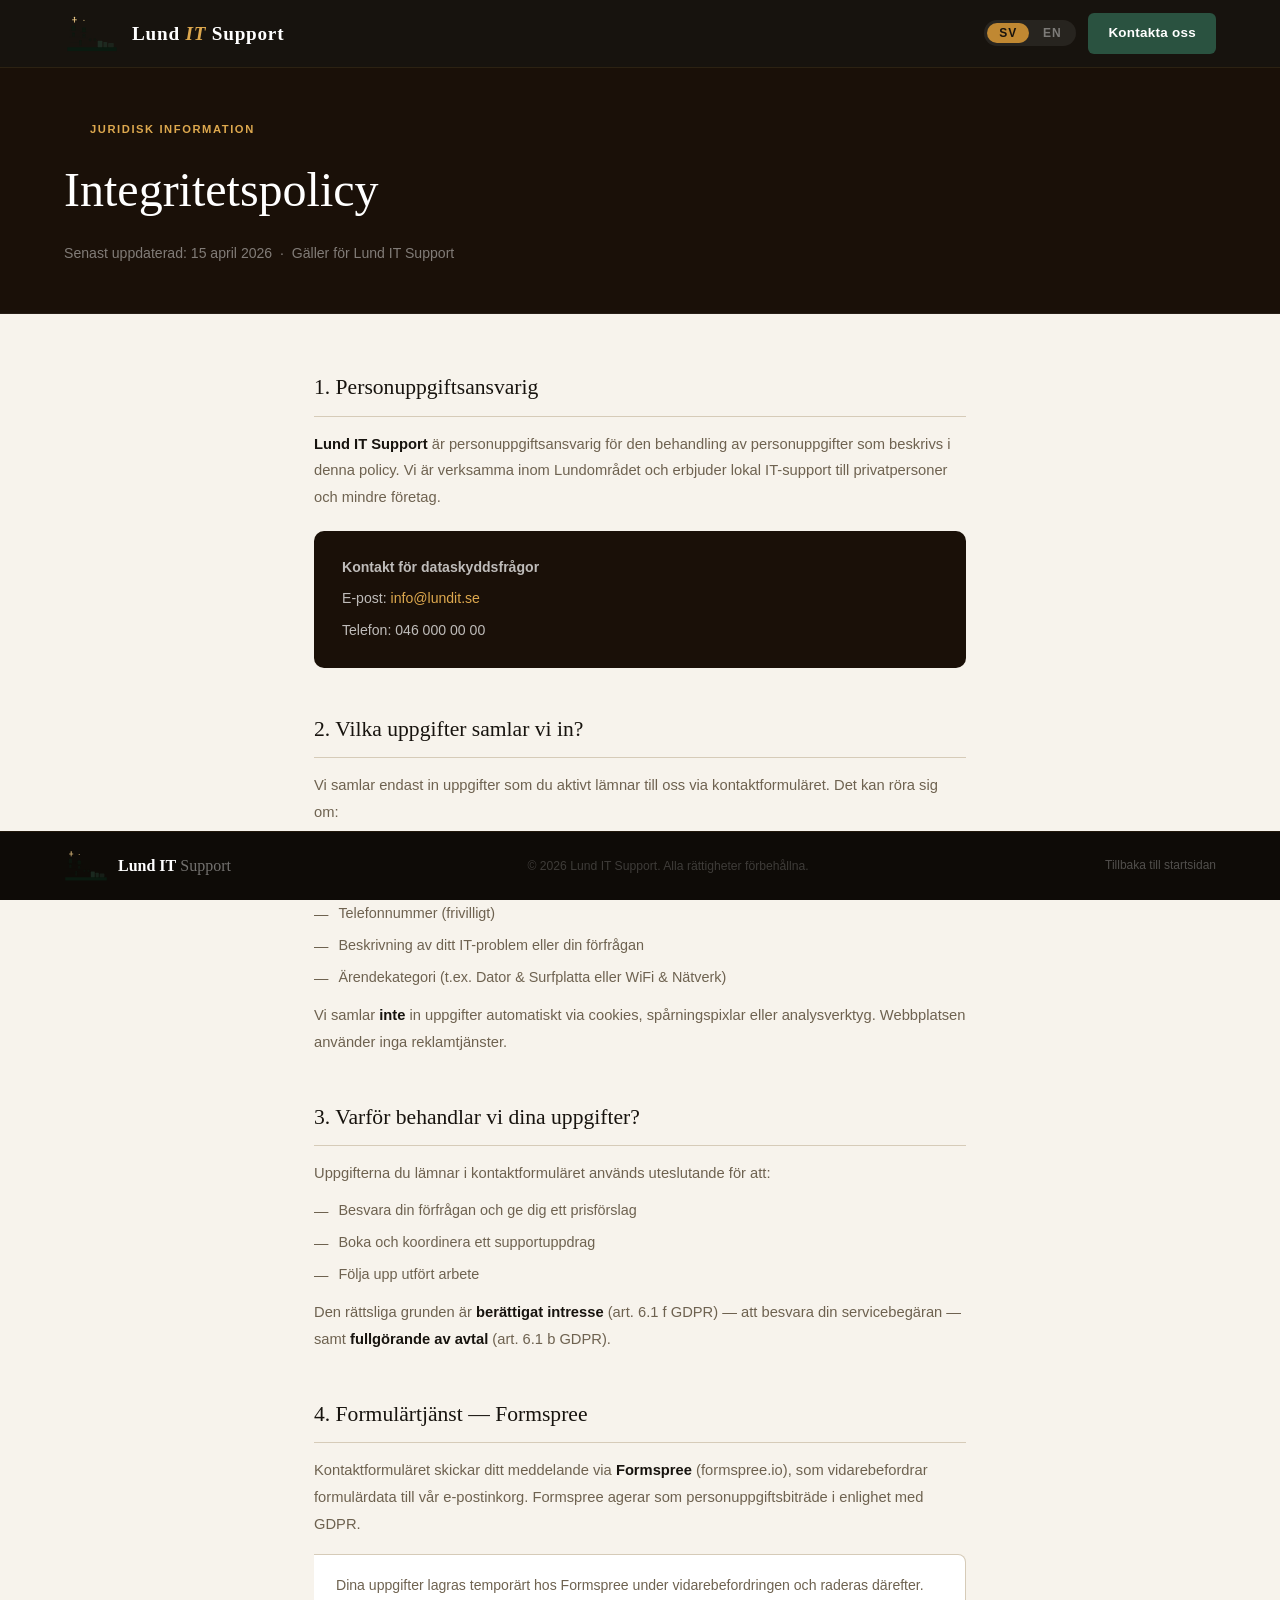
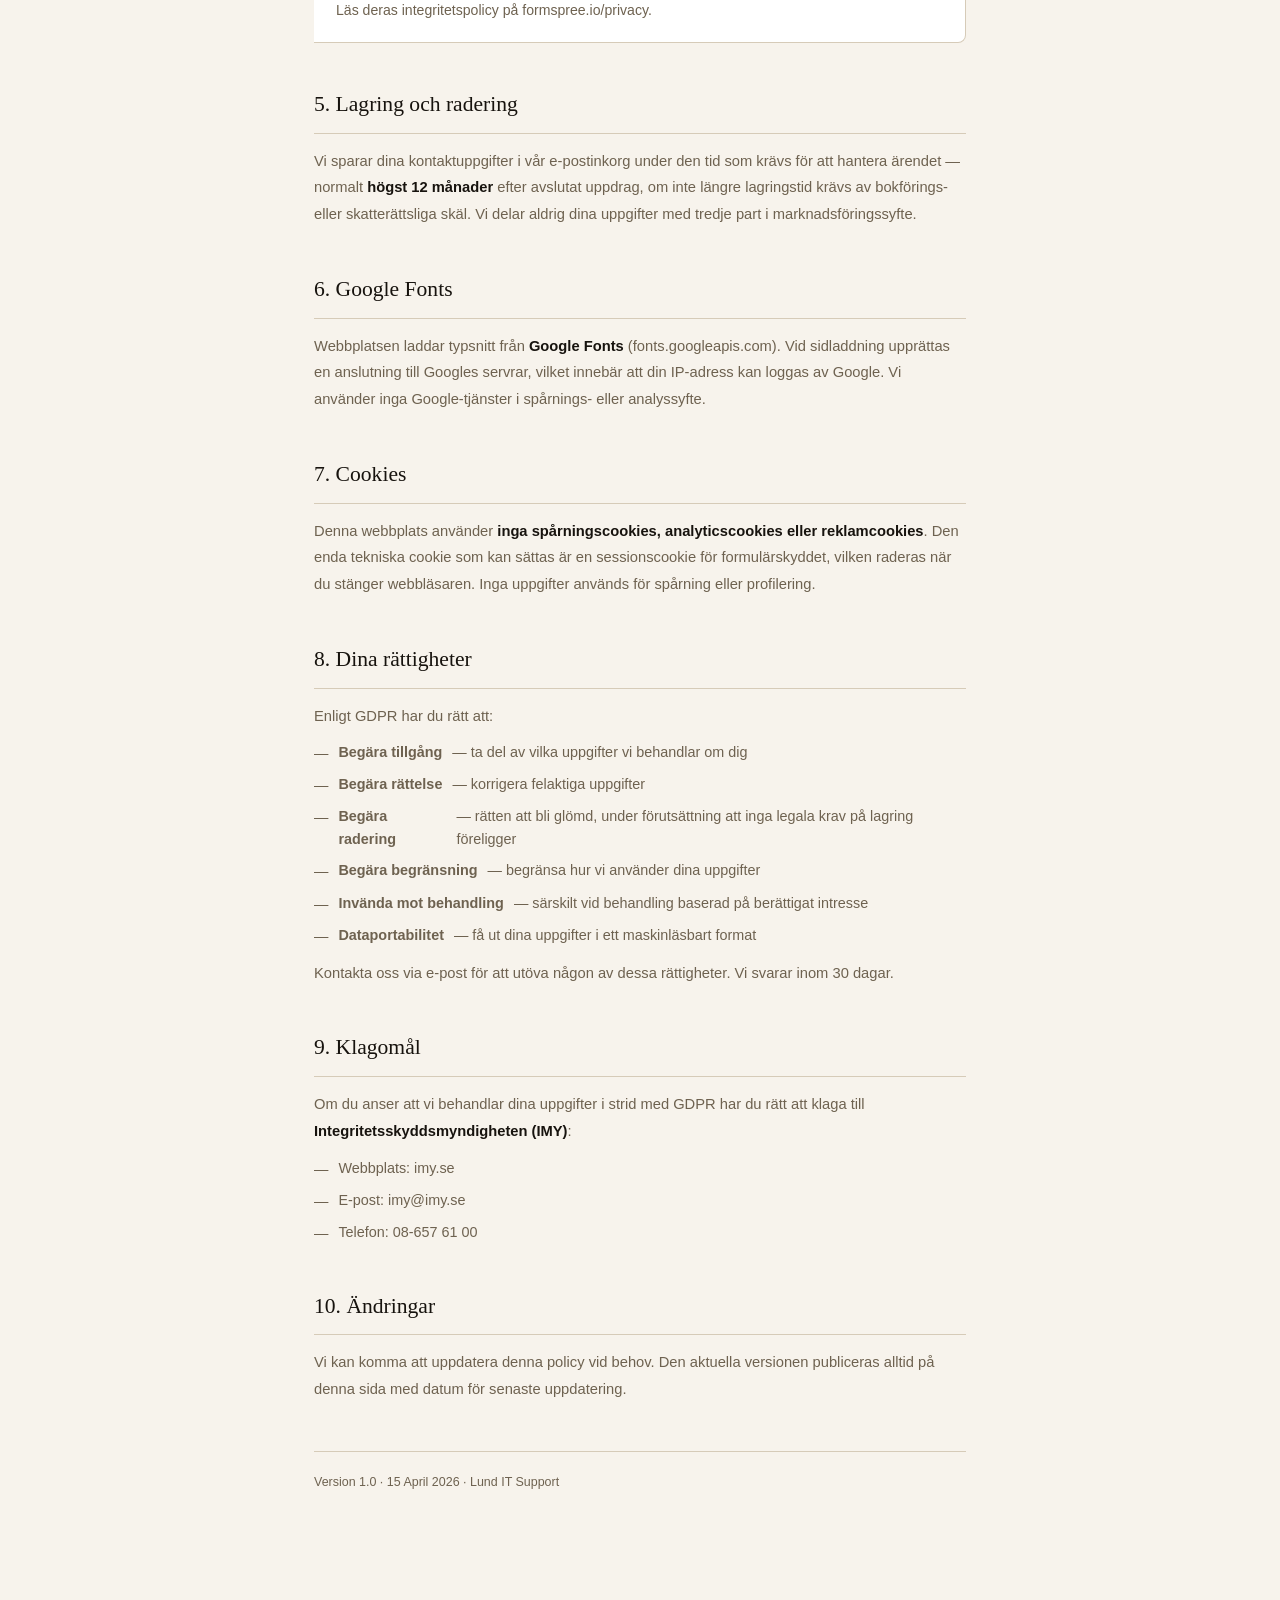
==== privacy.html @ 472f0d20 "Add files via upload" ====
<!DOCTYPE html>
<html lang="sv" id="html-root">
<head>
<meta charset="UTF-8">
<meta name="viewport" content="width=device-width, initial-scale=1.0">
<title>Integritetspolicy — Lund IT Support</title>
<meta http-equiv="Content-Security-Policy" content="default-src 'self'; script-src 'self' 'unsafe-inline'; style-src 'self' 'unsafe-inline' https://fonts.googleapis.com; font-src 'self' https://fonts.gstatic.com; frame-ancestors 'none'; object-src 'none'; base-uri 'self';">
<meta http-equiv="X-Content-Type-Options" content="nosniff">
<meta http-equiv="X-Frame-Options" content="DENY">
<meta name="robots" content="noindex, nofollow">
<link rel="preconnect" href="https://fonts.googleapis.com">
<link href="https://fonts.googleapis.com/css2?family=Cormorant+Garamond:ital,wght@0,400;0,600;1,400&family=Plus+Jakarta+Sans:wght@300;400;500;600&display=swap" rel="stylesheet">
<style>
  :root { --bg:#1a1008; --ink:#17130e; --ink-mid:#251e15; --forest:#2a5240; --forest-l:#3d7a5e; --gold:#c08832; --gold-l:#dda84e; --gold-light:#d4a855; --gold-ll:#f0cc88; --parchment:#f7f3ec; --text:#17130e; --muted:#6e6250; --border:#d6cbb8; --light:#faf6f0; --accent-l:#dda84e; }
  *, *::before, *::after { box-sizing:border-box; margin:0; padding:0; }
  html { scroll-behavior:smooth; }
  body { padding-top: 68px; padding-bottom: 72px; font-family: 'Jost', sans-serif; color: var(--text); background: var(--parchment); line-height: 1.65; overflow-x: hidden; }

  nav {
    position: fixed; top: 0; left: 0; right: 0; z-index: 100;
    background: #17130e; backdrop-filter: blur(16px);
    border-bottom: 1px solid rgba(192,136,50,0.12);
    padding: 0 5vw; display: flex; align-items: center; justify-content: space-between; height: 68px;
  }
  .nav-brand { display: flex; align-items: center; gap: 12px; text-decoration: none; }
  .nav-brand-icon { width: 56px; height: 36px; display: flex; align-items: center; justify-content: center; }
  .nav-brand-name { font-family:'Cormorant Garamond', Georgia, serif; color:white; font-size:1.1rem; font-weight:400; }
  .nav-brand-text {
    font-family: 'Cormorant Garamond', Georgia, serif;
    color: white; font-size: 1.2rem; font-weight: 600; letter-spacing: 0.04em;
  }
  .nav-brand-text span { color: var(--gold-l); font-style: italic; }
  .nav-actions { display: flex; align-items: center; gap: 12px; }
  .lang-toggle { display: flex; background: rgba(255,255,255,0.07); border-radius: 20px; padding: 3px; gap: 2px; }
    .lang-btn {
    background: none; border: none; cursor: pointer; color: rgba(255,255,255,0.4);
    font-family: 'Jost', sans-serif; font-size: 0.75rem; font-weight: 600;
    letter-spacing: 0.07em; padding: 4px 12px; border-radius: 16px; line-height: 1; transition: all 0.2s;
  }
  .lang-btn.active { background: var(--gold); color: var(--ink); }
  .nav-cta {
    background: var(--forest); color: white;
    font-family: 'Jost', sans-serif; font-weight: 600; font-size: 0.84rem;
    padding: 9px 20px; border-radius: 6px; text-decoration: none; border: none;
    cursor: pointer; transition: all 0.22s; white-space: nowrap;
    letter-spacing: 0.02em;
  }
  .nav-cta:hover { background: var(--forest-l); transform: translateY(-1px); }
  .nav-back { font-family:'Plus Jakarta Sans', sans-serif; color:rgba(255,255,255,0.55); font-size:0.82rem; text-decoration:none; border:1px solid rgba(255,255,255,0.15); padding:6px 14px; border-radius:5px; transition:all 0.2s; }
  .nav-back:hover { color:white; border-color:rgba(255,255,255,0.35); }

  .hero { background:var(--bg); padding:52px 5vw 48px; border-bottom:1px solid rgba(255,255,255,0.06); }
  .hero-tag { font-size:0.7rem; font-weight:600; letter-spacing:0.14em; color:var(--accent-l); text-transform:uppercase; margin-bottom:12px; display:flex; align-items:center; gap:8px; }
  .hero-tag::before { content:''; width:18px; height:1.5px; background:var(--accent); }
  .hero h1 { font-family:'Cormorant Garamond', Georgia, serif; font-size:clamp(2rem,4vw,3rem); color:white; font-weight:400; margin-bottom:12px; }
  .hero p { color:rgba(255,255,255,0.45); font-size:0.88rem; font-weight:300; }

  .page { max-width:780px; margin:0 auto; padding:56px 5vw 88px; }
  .section { margin-bottom:44px; }
  .section h2 { font-family:'Cormorant Garamond', Georgia, serif; font-size:1.35rem; color:var(--text); margin-bottom:14px; font-weight:400; padding-bottom:10px; border-bottom:1px solid var(--border); }
  .section p { font-size:0.92rem; color:var(--muted); line-height:1.82; margin-bottom:12px; font-weight:300; }
  .section p:last-child { margin-bottom:0; }
  .section p strong { color:var(--text); font-weight:600; }
  .section ul { list-style:none; display:flex; flex-direction:column; gap:8px; margin:12px 0; }
  .section ul li { display:flex; align-items:flex-start; gap:10px; font-size:0.9rem; color:var(--muted); line-height:1.6; font-weight:300; }
  .section ul li::before { content:'—'; color:var(--accent); flex-shrink:0; margin-top:1px; }
  .highlight { background:white; border:1px solid var(--border); border-left:3px solid var(--accent); border-radius:0 8px 8px 0; padding:18px 22px; margin:16px 0; }
  .highlight p { font-size:0.88rem; }
  .contact-box { background:var(--bg); border-radius:10px; padding:24px 28px; margin-top:20px; }
  .contact-box p { color: rgba(255,255,255,0.72) !important; font-size: 0.88rem; margin-bottom: 6px; }
  .contact-box p:last-child { margin-bottom:0; }
  .contact-box strong { color: rgba(255,255,255,0.72) !important; }
  .contact-box a { color:var(--accent-l); text-decoration:none; }
  .contact-box a:hover { text-decoration:underline; }
  .updated { font-size:0.78rem; color:var(--muted); margin-top:48px; padding-top:20px; border-top:1px solid var(--border); }

  footer { position: fixed; bottom: 0; left: 0; right: 0; z-index: 100;
    background: #0e0b07; padding: 18px 5vw;
    display: flex; align-items: center; justify-content: space-between; flex-wrap: wrap; gap: 16px;
    border-top: 1px solid rgba(192,136,50,0.1);
  }
  .footer-brand { display: flex; align-items: center; gap: 10px; text-decoration: none; }
  .footer-brand-text {
    font-family: 'Cormorant Garamond', Georgia, serif;
    color: rgba(255,255,255,0.42); font-size: 1rem; font-weight: 400;
  }
  .footer-brand-text b { color: white; }
  .footer-copy { color: rgba(255,255,255,0.2); font-size: 0.76rem; }
  footer a { color:rgba(255,255,255,0.4); text-decoration:none; font-size:0.75rem; }
  footer a:hover { color:rgba(255,255,255,0.7); }
</style>
</head>
<body>
<!-- ═══ LUND MARK — single definition ═══ -->
<svg style="display:none" xmlns="http://www.w3.org/2000/svg">
  <symbol id="lund-mark" viewBox="0 0 110 76">

        <defs>
          <linearGradient id="lund_mark_g0" x1="0%" y1="0%" x2="0%" y2="100%">
            <stop offset="0%" stop-color="#e8a84a"/>
            <stop offset="70%" stop-color="#c08832"/>
            <stop offset="100%" stop-color="#8a5e1e"/>
          </linearGradient>
        </defs>
        <!-- Ground -->
        <rect x="3" y="66" width="104" height="8" rx="0" fill="#0a1a10"/>
        <!-- ── Left tower (dominant, taller) ── -->
        <rect x="8" y="16" width="20" height="50" rx="1" fill="url(#lund_mark_g0)" opacity="0.88"/>
        <!-- Stone banding lines -->
        <line x1="8" y1="30" x2="28" y2="30" stroke="#0a1a10" stroke-width="0.7" opacity="0.25"/>
        <line x1="8" y1="44" x2="28" y2="44" stroke="#0a1a10" stroke-width="0.7" opacity="0.25"/>
        <line x1="8" y1="56" x2="28" y2="56" stroke="#0a1a10" stroke-width="0.7" opacity="0.25"/>
        <!-- Left belfry: Romanesque arch window (arch top) -->
        <rect x="12" y="22" width="8" height="9" rx="0" fill="#0a1a10" opacity="0.6"/>
        <ellipse cx="16" cy="22" rx="4" ry="2.5" fill="#0a1a10" opacity="0.6"/>
        <!-- Left mid window -->
        <rect x="13" y="36" width="6" height="7" rx="0" fill="#0a1a10" opacity="0.5"/>
        <ellipse cx="16" cy="36" rx="3" ry="1.8" fill="#0a1a10" opacity="0.5"/>
        <!-- Left spire: sharp triangle -->
        <polygon points="18,3 10,16 26,16" fill="url(#lund_mark_g0)" opacity="0.95"/>
        <!-- Cross on left tower -->
        <line x1="18" y1="5"  x2="18" y2="13" stroke="#f0cc88" stroke-width="1.8" stroke-linecap="round"/>
        <line x1="14" y1="8"  x2="22" y2="8"  stroke="#f0cc88" stroke-width="1.8" stroke-linecap="round"/>
        <circle cx="18" cy="3" r="1.6" fill="#f0cc88"/>
        <!-- ── Right tower (slightly shorter, narrower) ── -->
        <rect x="30" y="20" width="16" height="46" rx="1" fill="url(#lund_mark_g0)" opacity="0.78"/>
        <line x1="30" y1="33" x2="46" y2="33" stroke="#0a1a10" stroke-width="0.6" opacity="0.22"/>
        <line x1="30" y1="47" x2="46" y2="47" stroke="#0a1a10" stroke-width="0.6" opacity="0.22"/>
        <!-- Right belfry arch window -->
        <rect x="34" y="26" width="8" height="8" rx="0" fill="#0a1a10" opacity="0.55"/>
        <ellipse cx="38" cy="26" rx="4" ry="2.2" fill="#0a1a10" opacity="0.55"/>
        <!-- Right mid window -->
        <rect x="35" y="39" width="6" height="6" rx="0" fill="#0a1a10" opacity="0.45"/>
        <ellipse cx="38" cy="39" rx="3" ry="1.6" fill="#0a1a10" opacity="0.45"/>
        <!-- Right spire -->
        <polygon points="38,9 31,20 45,20" fill="url(#lund_mark_g0)" opacity="0.88"/>
        <circle cx="38" cy="9" r="1.3" fill="#f0cc88" opacity="0.85"/>
        <!-- ── Nave (connecting body) ── -->
        <rect x="26" y="42" width="7" height="24" rx="0" fill="url(#lund_mark_g0)" opacity="0.65"/>
        <!-- Nave door arch -->
        <rect x="28" y="52" width="5" height="10" rx="0" fill="#0a1a10" opacity="0.5"/>
        <ellipse cx="30.5" cy="52" rx="2.5" ry="1.5" fill="#0a1a10" opacity="0.5"/>
        <!-- ── Apse (semicircular east end) ── -->
        <rect x="47" y="46" width="18" height="20" rx="0" fill="url(#lund_mark_g0)" opacity="0.58"/>
        <ellipse cx="56" cy="46" rx="9" ry="4" fill="url(#lund_mark_g0)" opacity="0.58"/>
        <!-- Apse windows -->
        <ellipse cx="51" cy="50" rx="2.5" ry="3.5" fill="#0a1a10" opacity="0.44"/>
        <ellipse cx="61" cy="50" rx="2.5" ry="3.5" fill="#0a1a10" opacity="0.44"/>
        <!-- ── Flanking buildings ── -->
        <rect x="67" y="52" width="10" height="14" rx="1" fill="#2a5240" opacity="0.42"/>
        <rect x="79" y="55" width="8"  height="11" rx="1" fill="#2a5240" opacity="0.34"/>
        <rect x="89" y="57" width="12" height="9"  rx="1" fill="#2a5240" opacity="0.28"/>
        </symbol>
</svg>

<nav>
  <a href="index.html" class="nav-brand">
        <div class="nav-brand-icon">
      <svg width="56" height="36" aria-label="Lund IT logotyp">
        <use href="#lund-mark"/>
      </svg>
    </div>
    <span class="nav-brand-text">Lund <span>IT</span> Support</span>
  </a>
  <div class="nav-actions">
    <div class="lang-toggle">
      <button class="lang-btn active" onclick="setLang('sv')" id="btn-sv">SV</button>
      <button class="lang-btn" onclick="setLang('en')" id="btn-en">EN</button>
    </div>
    <a href="index.html#contact" class="nav-cta" data-sv="Kontakta oss" data-en="Contact us">Kontakta oss</a>
  </div>
</nav>

<div class="hero">
  <div class="hero-tag" data-sv="Juridisk information" data-en="Legal information">Juridisk information</div>
  <h1 data-sv="Integritetspolicy" data-en="Privacy Policy">Integritetspolicy</h1>
  <p data-sv="Senast uppdaterad: 15 april 2026 &nbsp;·&nbsp; Gäller för Lund IT Support" data-en="Last updated: 15 April 2026 &nbsp;·&nbsp; Applies to Lund IT Support">Senast uppdaterad: 15 april 2026 &nbsp;·&nbsp; Gäller för Lund IT Support</p>
</div>

<div class="page">

  <div class="section">
    <h2 data-sv="1. Personuppgiftsansvarig" data-en="1. Data Controller">1. Personuppgiftsansvarig</h2>
    <p data-sv="&lt;strong&gt;Lund IT Support&lt;/strong&gt; är personuppgiftsansvarig för den behandling av personuppgifter som beskrivs i denna policy. Vi är verksamma inom Lundområdet och erbjuder lokal IT-support till privatpersoner och mindre företag." data-en="&lt;strong&gt;Lund IT Support&lt;/strong&gt; is the data controller for the processing of personal data described in this policy. We operate within the Lundområdet_EN and provide local IT support to individuals and small businesses."><strong>Lund IT Support</strong> är personuppgiftsansvarig för den behandling av personuppgifter som beskrivs i denna policy. Vi är verksamma inom Lundområdet och erbjuder lokal IT-support till privatpersoner och mindre företag.</p>
    <div class="contact-box">
      <p><strong data-sv="Kontakt för dataskyddsfrågor" data-en="Data protection contact">Kontakt för dataskyddsfrågor</strong></p>
      <p data-sv="E-post: &lt;a href='mailto:info@lundit.se'&gt;info@lundit.se&lt;/a&gt;" data-en="Email: &lt;a href='mailto:info@lundit.se'&gt;info@lundit.se&lt;/a&gt;">E-post: <a href="mailto:info@lundit.se">info@lundit.se</a></p>
      <p data-sv="Telefon: 046 000 00 00" data-en="Phone: 046 000 00 00">Telefon: 046 000 00 00</p>
    </div>
  </div>

  <div class="section">
    <h2 data-sv="2. Vilka uppgifter samlar vi in?" data-en="2. What data do we collect?">2. Vilka uppgifter samlar vi in?</h2>
    <p data-sv="Vi samlar endast in uppgifter som du aktivt lämnar till oss via kontaktformuläret. Det kan röra sig om:" data-en="We only collect data you actively provide through the contact form. This may include:">Vi samlar endast in uppgifter som du aktivt lämnar till oss via kontaktformuläret. Det kan röra sig om:</p>
    <ul>
      <li data-sv="Namn" data-en="Name">Namn</li>
      <li data-sv="E-postadress" data-en="Email address">E-postadress</li>
      <li data-sv="Telefonnummer (frivilligt)" data-en="Phone number (optional)">Telefonnummer (frivilligt)</li>
      <li data-sv="Beskrivning av ditt IT-problem eller din förfrågan" data-en="Description of your IT issue or request">Beskrivning av ditt IT-problem eller din förfrågan</li>
      <li data-sv="Ärendekategori (t.ex. Dator &amp; Surfplatta eller WiFi &amp; Nätverk)" data-en="Issue category (e.g. Computer &amp; Tablet or WiFi &amp; Network)">Ärendekategori (t.ex. Dator &amp; Surfplatta eller WiFi &amp; Nätverk)</li>
    </ul>
    <p data-sv="Vi samlar &lt;strong&gt;inte&lt;/strong&gt; in uppgifter automatiskt via cookies, spårningspixlar eller analysverktyg. Webbplatsen använder inga reklamtjänster." data-en="We do &lt;strong&gt;not&lt;/strong&gt; automatically collect data via cookies, tracking pixels or analytics tools. The website uses no advertising services.">Vi samlar <strong>inte</strong> in uppgifter automatiskt via cookies, spårningspixlar eller analysverktyg. Webbplatsen använder inga reklamtjänster.</p>
  </div>

  <div class="section">
    <h2 data-sv="3. Varför behandlar vi dina uppgifter?" data-en="3. Why do we process your data?">3. Varför behandlar vi dina uppgifter?</h2>
    <p data-sv="Uppgifterna du lämnar i kontaktformuläret används uteslutande för att:" data-en="The data you provide is used solely to:">Uppgifterna du lämnar i kontaktformuläret används uteslutande för att:</p>
    <ul>
      <li data-sv="Besvara din förfrågan och ge dig ett prisförslag" data-en="Respond to your enquiry and provide a quote">Besvara din förfrågan och ge dig ett prisförslag</li>
      <li data-sv="Boka och koordinera ett supportuppdrag" data-en="Book and coordinate a support visit">Boka och koordinera ett supportuppdrag</li>
      <li data-sv="Följa upp utfört arbete" data-en="Follow up after completed work">Följa upp utfört arbete</li>
    </ul>
    <p data-sv="Den rättsliga grunden är &lt;strong&gt;berättigat intresse&lt;/strong&gt; (art. 6.1 f GDPR) — att besvara din servicebegäran — samt &lt;strong&gt;fullgörande av avtal&lt;/strong&gt; (art. 6.1 b GDPR)." data-en="The legal basis is &lt;strong&gt;legitimate interest&lt;/strong&gt; (Art. 6.1 f GDPR) — responding to your service request — and &lt;strong&gt;performance of a contract&lt;/strong&gt; (Art. 6.1 b GDPR).">Den rättsliga grunden är <strong>berättigat intresse</strong> (art. 6.1 f GDPR) — att besvara din servicebegäran — samt <strong>fullgörande av avtal</strong> (art. 6.1 b GDPR).</p>
  </div>

  <div class="section">
    <h2 data-sv="4. Formulärtjänst — Formspree" data-en="4. Form service — Formspree">4. Formulärtjänst — Formspree</h2>
    <p data-sv="Kontaktformuläret skickar ditt meddelande via &lt;strong&gt;Formspree&lt;/strong&gt; (formspree.io), som vidarebefordrar formulärdata till vår e-postinkorg. Formspree agerar som personuppgiftsbiträde i enlighet med GDPR." data-en="The contact form sends your message via &lt;strong&gt;Formspree&lt;/strong&gt; (formspree.io), which forwards form data to our email inbox. Formspree acts as a data processor in accordance with GDPR.">Kontaktformuläret skickar ditt meddelande via <strong>Formspree</strong> (formspree.io), som vidarebefordrar formulärdata till vår e-postinkorg. Formspree agerar som personuppgiftsbiträde i enlighet med GDPR.</p>
    <div class="highlight">
      <p data-sv="Dina uppgifter lagras temporärt hos Formspree under vidarebefordringen och raderas därefter. Läs deras integritetspolicy på formspree.io/privacy." data-en="Your data is stored temporarily with Formspree during forwarding and then deleted. Read their privacy policy at formspree.io/privacy.">Dina uppgifter lagras temporärt hos Formspree under vidarebefordringen och raderas därefter. Läs deras integritetspolicy på formspree.io/privacy.</p>
    </div>
  </div>

  <div class="section">
    <h2 data-sv="5. Lagring och radering" data-en="5. Retention and deletion">5. Lagring och radering</h2>
    <p data-sv="Vi sparar dina kontaktuppgifter i vår e-postinkorg under den tid som krävs för att hantera ärendet — normalt &lt;strong&gt;högst 12 månader&lt;/strong&gt; efter avslutat uppdrag, om inte längre lagringstid krävs av bokförings- eller skatterättsliga skäl. Vi delar aldrig dina uppgifter med tredje part i marknadsföringssyfte." data-en="We retain your contact details for as long as needed to manage the case — normally &lt;strong&gt;no more than 12 months&lt;/strong&gt; after the completed job, unless a longer period is required by accounting or tax law. We never share your data with third parties for marketing.">Vi sparar dina kontaktuppgifter i vår e-postinkorg under den tid som krävs för att hantera ärendet — normalt <strong>högst 12 månader</strong> efter avslutat uppdrag, om inte längre lagringstid krävs av bokförings- eller skatterättsliga skäl. Vi delar aldrig dina uppgifter med tredje part i marknadsföringssyfte.</p>
  </div>

  <div class="section">
    <h2 data-sv="6. Google Fonts" data-en="6. Google Fonts">6. Google Fonts</h2>
    <p data-sv="Webbplatsen laddar typsnitt från &lt;strong&gt;Google Fonts&lt;/strong&gt; (fonts.googleapis.com). Vid sidladdning upprättas en anslutning till Googles servrar, vilket innebär att din IP-adress kan loggas av Google. Vi använder inga Google-tjänster i spårnings- eller analyssyfte." data-en="This website loads fonts from &lt;strong&gt;Google Fonts&lt;/strong&gt; (fonts.googleapis.com). When the page loads, a connection is made to Google's servers, meaning your IP address may be logged by Google. We use no Google services for tracking or analytics.">Webbplatsen laddar typsnitt från <strong>Google Fonts</strong> (fonts.googleapis.com). Vid sidladdning upprättas en anslutning till Googles servrar, vilket innebär att din IP-adress kan loggas av Google. Vi använder inga Google-tjänster i spårnings- eller analyssyfte.</p>
  </div>

  <div class="section">
    <h2 data-sv="7. Cookies" data-en="7. Cookies">7. Cookies</h2>
    <p data-sv="Denna webbplats använder &lt;strong&gt;inga spårningscookies, analyticscookies eller reklamcookies&lt;/strong&gt;. Den enda tekniska cookie som kan sättas är en sessionscookie för formulärskyddet, vilken raderas när du stänger webbläsaren. Inga uppgifter används för spårning eller profilering." data-en="This website uses &lt;strong&gt;no tracking cookies, analytics cookies or advertising cookies&lt;/strong&gt;. The only technical cookie that may be set is a session cookie for form protection, which is deleted when you close your browser. No data is used for tracking or profiling.">Denna webbplats använder <strong>inga spårningscookies, analyticscookies eller reklamcookies</strong>. Den enda tekniska cookie som kan sättas är en sessionscookie för formulärskyddet, vilken raderas när du stänger webbläsaren. Inga uppgifter används för spårning eller profilering.</p>
  </div>

  <div class="section">
    <h2 data-sv="8. Dina rättigheter" data-en="8. Your rights">8. Dina rättigheter</h2>
    <p data-sv="Enligt GDPR har du rätt att:" data-en="Under GDPR you have the right to:">Enligt GDPR har du rätt att:</p>
    <ul>
      <li data-sv="&lt;strong&gt;Begära tillgång&lt;/strong&gt; — ta del av vilka uppgifter vi behandlar om dig" data-en="&lt;strong&gt;Request access&lt;/strong&gt; — obtain information about what data we hold about you"><strong>Begära tillgång</strong> — ta del av vilka uppgifter vi behandlar om dig</li>
      <li data-sv="&lt;strong&gt;Begära rättelse&lt;/strong&gt; — korrigera felaktiga uppgifter" data-en="&lt;strong&gt;Request rectification&lt;/strong&gt; — correct inaccurate data"><strong>Begära rättelse</strong> — korrigera felaktiga uppgifter</li>
      <li data-sv="&lt;strong&gt;Begära radering&lt;/strong&gt; — rätten att bli glömd, under förutsättning att inga legala krav på lagring föreligger" data-en="&lt;strong&gt;Request erasure&lt;/strong&gt; — the right to be forgotten, where no legal retention requirements apply"><strong>Begära radering</strong> — rätten att bli glömd, under förutsättning att inga legala krav på lagring föreligger</li>
      <li data-sv="&lt;strong&gt;Begära begränsning&lt;/strong&gt; — begränsa hur vi använder dina uppgifter" data-en="&lt;strong&gt;Request restriction&lt;/strong&gt; — limit how we use your data"><strong>Begära begränsning</strong> — begränsa hur vi använder dina uppgifter</li>
      <li data-sv="&lt;strong&gt;Invända mot behandling&lt;/strong&gt; — särskilt vid behandling baserad på berättigat intresse" data-en="&lt;strong&gt;Object to processing&lt;/strong&gt; — particularly where based on legitimate interest"><strong>Invända mot behandling</strong> — särskilt vid behandling baserad på berättigat intresse</li>
      <li data-sv="&lt;strong&gt;Dataportabilitet&lt;/strong&gt; — få ut dina uppgifter i ett maskinläsbart format" data-en="&lt;strong&gt;Data portability&lt;/strong&gt; — receive your data in a machine-readable format"><strong>Dataportabilitet</strong> — få ut dina uppgifter i ett maskinläsbart format</li>
    </ul>
    <p data-sv="Kontakta oss via e-post för att utöva någon av dessa rättigheter. Vi svarar inom 30 dagar." data-en="Contact us by email to exercise any of these rights. We will respond within 30 days.">Kontakta oss via e-post för att utöva någon av dessa rättigheter. Vi svarar inom 30 dagar.</p>
  </div>

  <div class="section">
    <h2 data-sv="9. Klagomål" data-en="9. Complaints">9. Klagomål</h2>
    <p data-sv="Om du anser att vi behandlar dina uppgifter i strid med GDPR har du rätt att klaga till &lt;strong&gt;Integritetsskyddsmyndigheten (IMY)&lt;/strong&gt;:" data-en="If you believe we are processing your data in breach of GDPR you have the right to complain to the &lt;strong&gt;Swedish Authority for Privacy Protection (IMY)&lt;/strong&gt;:">Om du anser att vi behandlar dina uppgifter i strid med GDPR har du rätt att klaga till <strong>Integritetsskyddsmyndigheten (IMY)</strong>:</p>
    <ul>
      <li data-sv="Webbplats: imy.se" data-en="Website: imy.se">Webbplats: imy.se</li>
      <li data-sv="E-post: imy@imy.se" data-en="Email: imy@imy.se">E-post: imy@imy.se</li>
      <li data-sv="Telefon: 08-657 61 00" data-en="Phone: 08-657 61 00">Telefon: 08-657 61 00</li>
    </ul>
  </div>

  <div class="section">
    <h2 data-sv="10. Ändringar" data-en="10. Changes">10. Ändringar</h2>
    <p data-sv="Vi kan komma att uppdatera denna policy vid behov. Den aktuella versionen publiceras alltid på denna sida med datum för senaste uppdatering." data-en="We may update this policy as needed. The current version is always published on this page with the date of the latest update.">Vi kan komma att uppdatera denna policy vid behov. Den aktuella versionen publiceras alltid på denna sida med datum för senaste uppdatering.</p>
  </div>

  <p class="updated" data-sv="Version 1.0 · 15 April 2026 · Lund IT Support" data-en="Version 1.0 · 15 April 2026 · Lund IT Support">Version 1.0 · 15 April 2026 · Lund IT Support</p>

</div>

<footer>
  <div class="footer-brand">
        <svg width="44" height="32" aria-label="Lund IT logotyp">
      <use href="#lund-mark"/>
    </svg>
    <span class="footer-brand-text"><b>Lund IT</b> Support</span>
  </div>
  <div class="footer-copy" data-sv="© 2026 Lund IT Support. Alla rättigheter förbehållna." data-en="© 2026 Lund IT Support. All rights reserved.">© 2026 Lund IT Support. Alla rättigheter förbehållna.</div>
  <a href="index.html" style="color:rgba(255,255,255,0.28);font-size:0.75rem;text-decoration:none;" data-sv="Tillbaka till startsidan" data-en="Back to home">Tillbaka till startsidan</a>
</footer>

<script>
  var currentLang = 'sv';
  try { currentLang = localStorage.getItem('lang') || 'sv'; } catch(e) {}

  function setLang(lang) {
    currentLang = lang;
    document.documentElement.lang = lang;
    var els = document.querySelectorAll('[data-sv][data-en]');
    for (var i = 0; i < els.length; i++) {
      var el  = els[i];
      var val = el.getAttribute('data-' + lang);
      if (!val) continue;
      if (el.tagName === 'INPUT' || el.tagName === 'TEXTAREA') {
        el.placeholder = val;
      } else {
        el.innerHTML = val;
      }
    }
    var bsv = document.getElementById('btn-sv');
    var ben = document.getElementById('btn-en');
    if (bsv) { bsv.classList.toggle('active', lang === 'sv'); }
    if (ben) { ben.classList.toggle('active', lang === 'en'); }
    try { localStorage.setItem('lang', lang); } catch(e) {}
  }

  if (document.readyState === 'loading') {
    document.addEventListener('DOMContentLoaded', function() { setLang(currentLang); });
  } else {
    setLang(currentLang);
  }
</script>
</body>
</html>
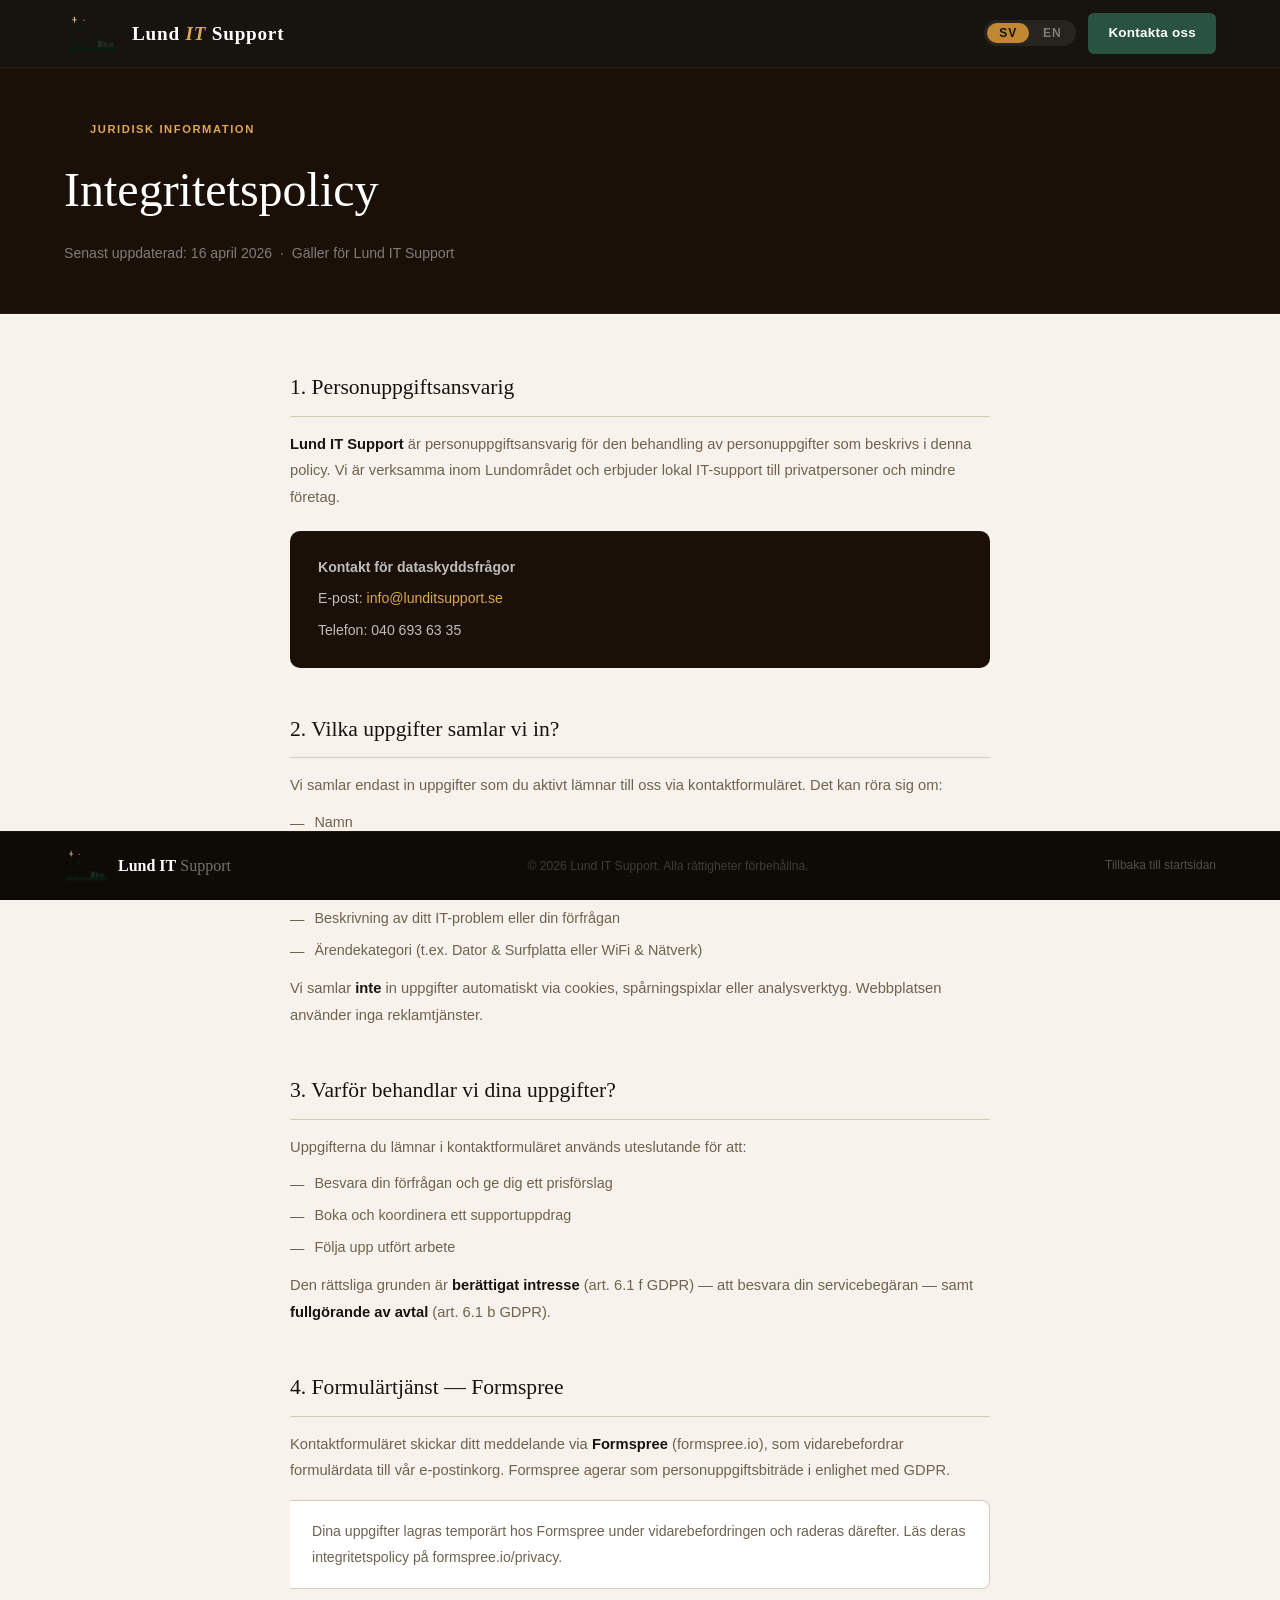
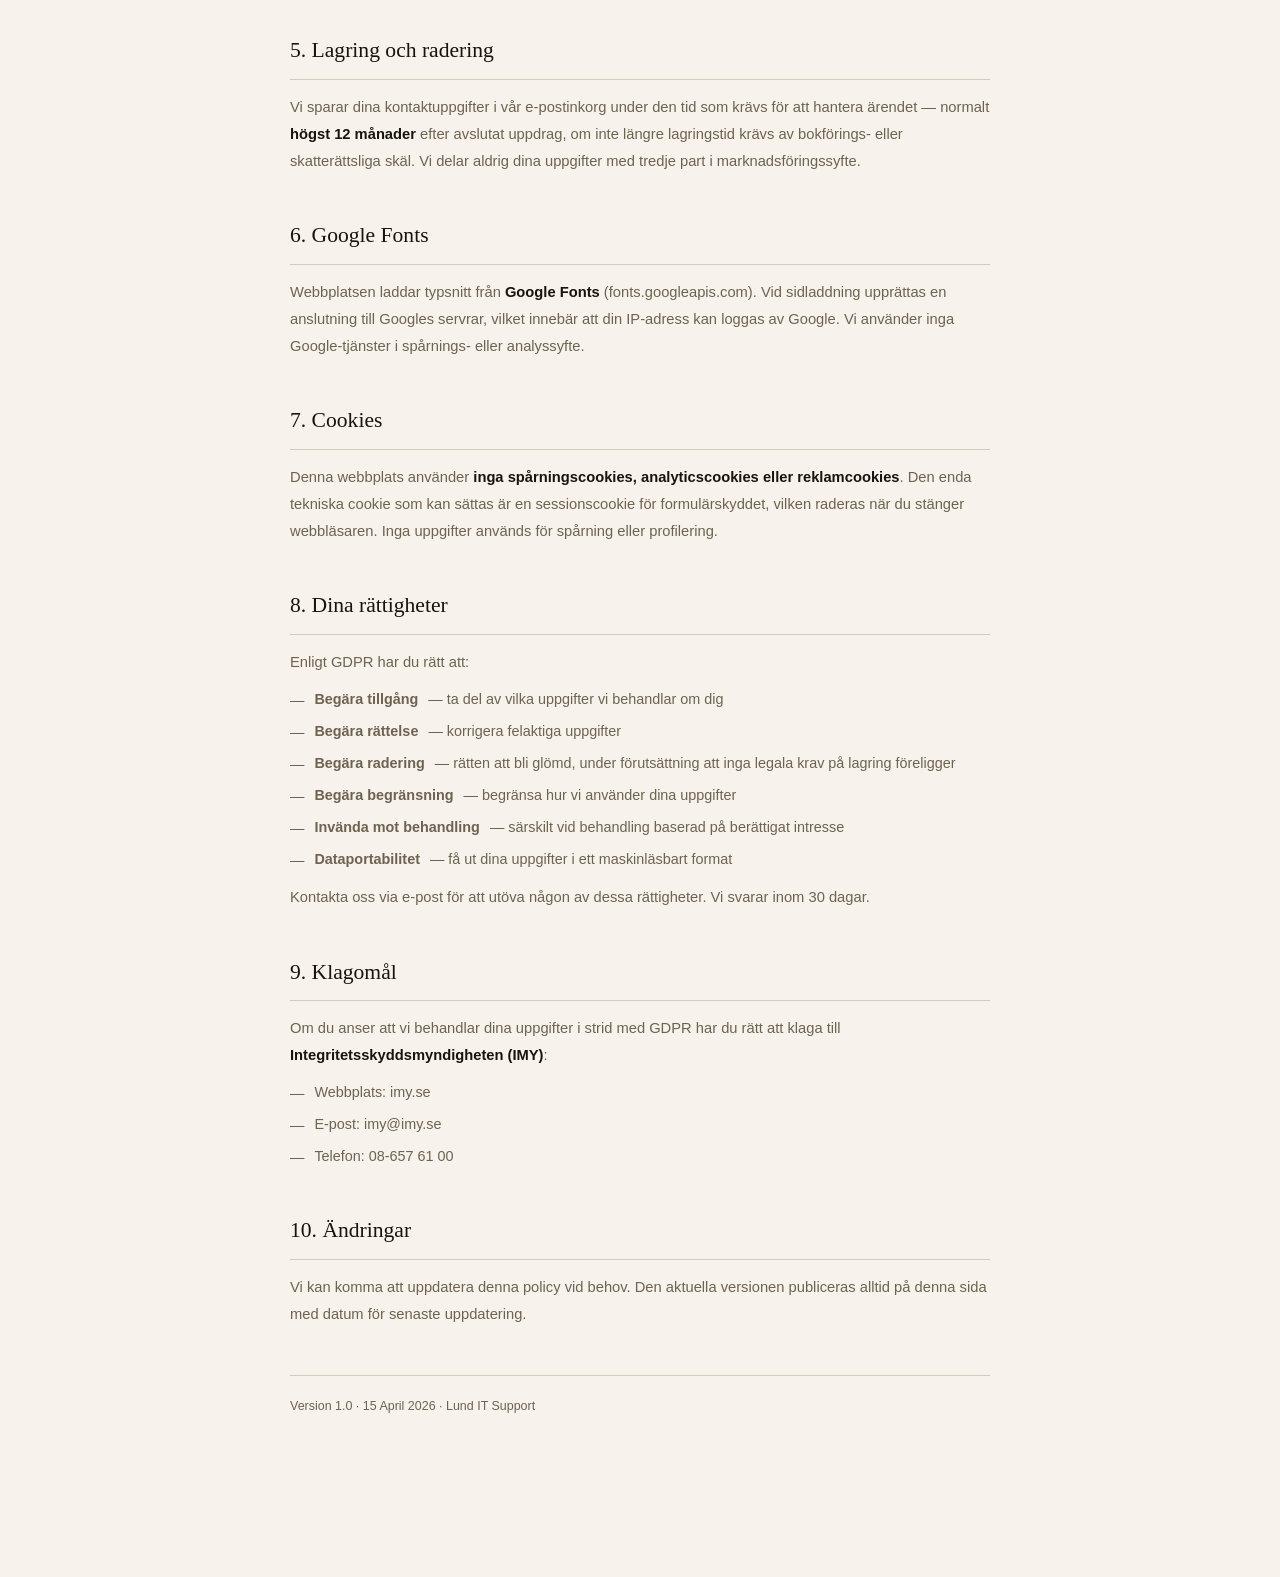
==== commit 492f9879: "Add files via upload" ====
--- a/privacy.html
+++ b/privacy.html
@@ -2,9 +2,10 @@
 <html lang="sv" id="html-root">
 <head>
 <meta charset="UTF-8">
+<link rel="icon" type="image/svg+xml" href="[data-uri]">
 <meta name="viewport" content="width=device-width, initial-scale=1.0">
 <title>Integritetspolicy — Lund IT Support</title>
-<meta http-equiv="Content-Security-Policy" content="default-src 'self'; script-src 'self' 'unsafe-inline'; style-src 'self' 'unsafe-inline' https://fonts.googleapis.com; font-src 'self' https://fonts.gstatic.com; frame-ancestors 'none'; object-src 'none'; base-uri 'self';">
+<meta http-equiv="Content-Security-Policy" content="default-src 'self'; script-src 'self' 'unsafe-inline'; style-src 'self' 'unsafe-inline' https://fonts.googleapis.com; font-src 'self' https://fonts.gstatic.com; img-src 'self' data:; frame-ancestors 'none'; object-src 'none'; base-uri 'self';">
 <meta http-equiv="X-Content-Type-Options" content="nosniff">
 <meta http-equiv="X-Frame-Options" content="DENY">
 <meta name="robots" content="noindex, nofollow">
@@ -55,7 +56,7 @@
   .hero h1 { font-family:'Cormorant Garamond', Georgia, serif; font-size:clamp(2rem,4vw,3rem); color:white; font-weight:400; margin-bottom:12px; }
   .hero p { color:rgba(255,255,255,0.45); font-size:0.88rem; font-weight:300; }
 
-  .page { max-width:780px; margin:0 auto; padding:56px 5vw 88px; }
+  .page { max-width:780px; margin:0 auto; padding:56px clamp(16px, 5vw, 40px) 88px; }
   .section { margin-bottom:44px; }
   .section h2 { font-family:'Cormorant Garamond', Georgia, serif; font-size:1.35rem; color:var(--text); margin-bottom:14px; font-weight:400; padding-bottom:10px; border-bottom:1px solid var(--border); }
   .section p { font-size:0.92rem; color:var(--muted); line-height:1.82; margin-bottom:12px; font-weight:300; }
@@ -174,7 +175,7 @@
 <div class="hero">
   <div class="hero-tag" data-sv="Juridisk information" data-en="Legal information">Juridisk information</div>
   <h1 data-sv="Integritetspolicy" data-en="Privacy Policy">Integritetspolicy</h1>
-  <p data-sv="Senast uppdaterad: 15 april 2026 &nbsp;·&nbsp; Gäller för Lund IT Support" data-en="Last updated: 15 April 2026 &nbsp;·&nbsp; Applies to Lund IT Support">Senast uppdaterad: 15 april 2026 &nbsp;·&nbsp; Gäller för Lund IT Support</p>
+  <p data-sv="Senast uppdaterad: 16 april 2026 &nbsp;·&nbsp; Gäller för Lund IT Support" data-en="Last updated: 15 April 2026 &nbsp;·&nbsp; Applies to Lund IT Support">Senast uppdaterad: 15 april 2026 &nbsp;·&nbsp; Gäller för Lund IT Support</p>
 </div>
 
 <div class="page">
@@ -184,8 +185,8 @@
     <p data-sv="&lt;strong&gt;Lund IT Support&lt;/strong&gt; är personuppgiftsansvarig för den behandling av personuppgifter som beskrivs i denna policy. Vi är verksamma inom Lundområdet och erbjuder lokal IT-support till privatpersoner och mindre företag." data-en="&lt;strong&gt;Lund IT Support&lt;/strong&gt; is the data controller for the processing of personal data described in this policy. We operate within the Lundområdet_EN and provide local IT support to individuals and small businesses."><strong>Lund IT Support</strong> är personuppgiftsansvarig för den behandling av personuppgifter som beskrivs i denna policy. Vi är verksamma inom Lundområdet och erbjuder lokal IT-support till privatpersoner och mindre företag.</p>
     <div class="contact-box">
       <p><strong data-sv="Kontakt för dataskyddsfrågor" data-en="Data protection contact">Kontakt för dataskyddsfrågor</strong></p>
-      <p data-sv="E-post: &lt;a href='mailto:info@lundit.se'&gt;info@lundit.se&lt;/a&gt;" data-en="Email: &lt;a href='mailto:info@lundit.se'&gt;info@lundit.se&lt;/a&gt;">E-post: <a href="mailto:info@lundit.se">info@lundit.se</a></p>
-      <p data-sv="Telefon: 046 000 00 00" data-en="Phone: 046 000 00 00">Telefon: 046 000 00 00</p>
+      <p data-sv="E-post: &lt;a href='mailto:info@lunditsupport.se'&gt;info@lunditsupport.se&lt;/a&gt;" data-en="Email: &lt;a href='mailto:info@lunditsupport.se'&gt;info@lunditsupport.se&lt;/a&gt;">E-post: <a href="mailto:info@lunditsupport.se">info@lunditsupport.se</a></p>
+      <p data-sv="Telefon: 040 693 63 35" data-en="Phone: 040 693 63 35">Telefon: 040 693 63 35</p>
     </div>
   </div>
 
@@ -240,12 +241,12 @@
     <h2 data-sv="8. Dina rättigheter" data-en="8. Your rights">8. Dina rättigheter</h2>
     <p data-sv="Enligt GDPR har du rätt att:" data-en="Under GDPR you have the right to:">Enligt GDPR har du rätt att:</p>
     <ul>
-      <li data-sv="&lt;strong&gt;Begära tillgång&lt;/strong&gt; — ta del av vilka uppgifter vi behandlar om dig" data-en="&lt;strong&gt;Request access&lt;/strong&gt; — obtain information about what data we hold about you"><strong>Begära tillgång</strong> — ta del av vilka uppgifter vi behandlar om dig</li>
-      <li data-sv="&lt;strong&gt;Begära rättelse&lt;/strong&gt; — korrigera felaktiga uppgifter" data-en="&lt;strong&gt;Request rectification&lt;/strong&gt; — correct inaccurate data"><strong>Begära rättelse</strong> — korrigera felaktiga uppgifter</li>
-      <li data-sv="&lt;strong&gt;Begära radering&lt;/strong&gt; — rätten att bli glömd, under förutsättning att inga legala krav på lagring föreligger" data-en="&lt;strong&gt;Request erasure&lt;/strong&gt; — the right to be forgotten, where no legal retention requirements apply"><strong>Begära radering</strong> — rätten att bli glömd, under förutsättning att inga legala krav på lagring föreligger</li>
-      <li data-sv="&lt;strong&gt;Begära begränsning&lt;/strong&gt; — begränsa hur vi använder dina uppgifter" data-en="&lt;strong&gt;Request restriction&lt;/strong&gt; — limit how we use your data"><strong>Begära begränsning</strong> — begränsa hur vi använder dina uppgifter</li>
-      <li data-sv="&lt;strong&gt;Invända mot behandling&lt;/strong&gt; — särskilt vid behandling baserad på berättigat intresse" data-en="&lt;strong&gt;Object to processing&lt;/strong&gt; — particularly where based on legitimate interest"><strong>Invända mot behandling</strong> — särskilt vid behandling baserad på berättigat intresse</li>
-      <li data-sv="&lt;strong&gt;Dataportabilitet&lt;/strong&gt; — få ut dina uppgifter i ett maskinläsbart format" data-en="&lt;strong&gt;Data portability&lt;/strong&gt; — receive your data in a machine-readable format"><strong>Dataportabilitet</strong> — få ut dina uppgifter i ett maskinläsbart format</li>
+      <li data-sv="&lt;strong&gt;Begära tillgång&lt;/strong&gt; — ta del av vilka uppgifter vi behandlar om dig" data-en="&lt;strong&gt;Request access&lt;/strong&gt; — obtain information about what data we hold about you"><strong style="white-space:nowrap">Begära tillgång</strong> — ta del av vilka uppgifter vi behandlar om dig</li>
+      <li data-sv="&lt;strong&gt;Begära rättelse&lt;/strong&gt; — korrigera felaktiga uppgifter" data-en="&lt;strong&gt;Request rectification&lt;/strong&gt; — correct inaccurate data"><strong style="white-space:nowrap">Begära rättelse</strong> — korrigera felaktiga uppgifter</li>
+      <li data-sv="&lt;strong&gt;Begära radering&lt;/strong&gt; — rätten att bli glömd, under förutsättning att inga legala krav på lagring föreligger" data-en="&lt;strong&gt;Request erasure&lt;/strong&gt; — the right to be forgotten, where no legal retention requirements apply"><strong style="white-space:nowrap">Begära radering</strong> — rätten att bli glömd, under förutsättning att inga legala krav på lagring föreligger</li>
+      <li data-sv="&lt;strong&gt;Begära begränsning&lt;/strong&gt; — begränsa hur vi använder dina uppgifter" data-en="&lt;strong&gt;Request restriction&lt;/strong&gt; — limit how we use your data"><strong style="white-space:nowrap">Begära begränsning</strong> — begränsa hur vi använder dina uppgifter</li>
+      <li data-sv="&lt;strong&gt;Invända mot behandling&lt;/strong&gt; — särskilt vid behandling baserad på berättigat intresse" data-en="&lt;strong&gt;Object to processing&lt;/strong&gt; — particularly where based on legitimate interest"><strong style="white-space:nowrap">Invända mot behandling</strong> — särskilt vid behandling baserad på berättigat intresse</li>
+      <li data-sv="&lt;strong&gt;Dataportabilitet&lt;/strong&gt; — få ut dina uppgifter i ett maskinläsbart format" data-en="&lt;strong&gt;Data portability&lt;/strong&gt; — receive your data in a machine-readable format"><strong style="white-space:nowrap">Dataportabilitet</strong> — få ut dina uppgifter i ett maskinläsbart format</li>
     </ul>
     <p data-sv="Kontakta oss via e-post för att utöva någon av dessa rättigheter. Vi svarar inom 30 dagar." data-en="Contact us by email to exercise any of these rights. We will respond within 30 days.">Kontakta oss via e-post för att utöva någon av dessa rättigheter. Vi svarar inom 30 dagar.</p>
   </div>
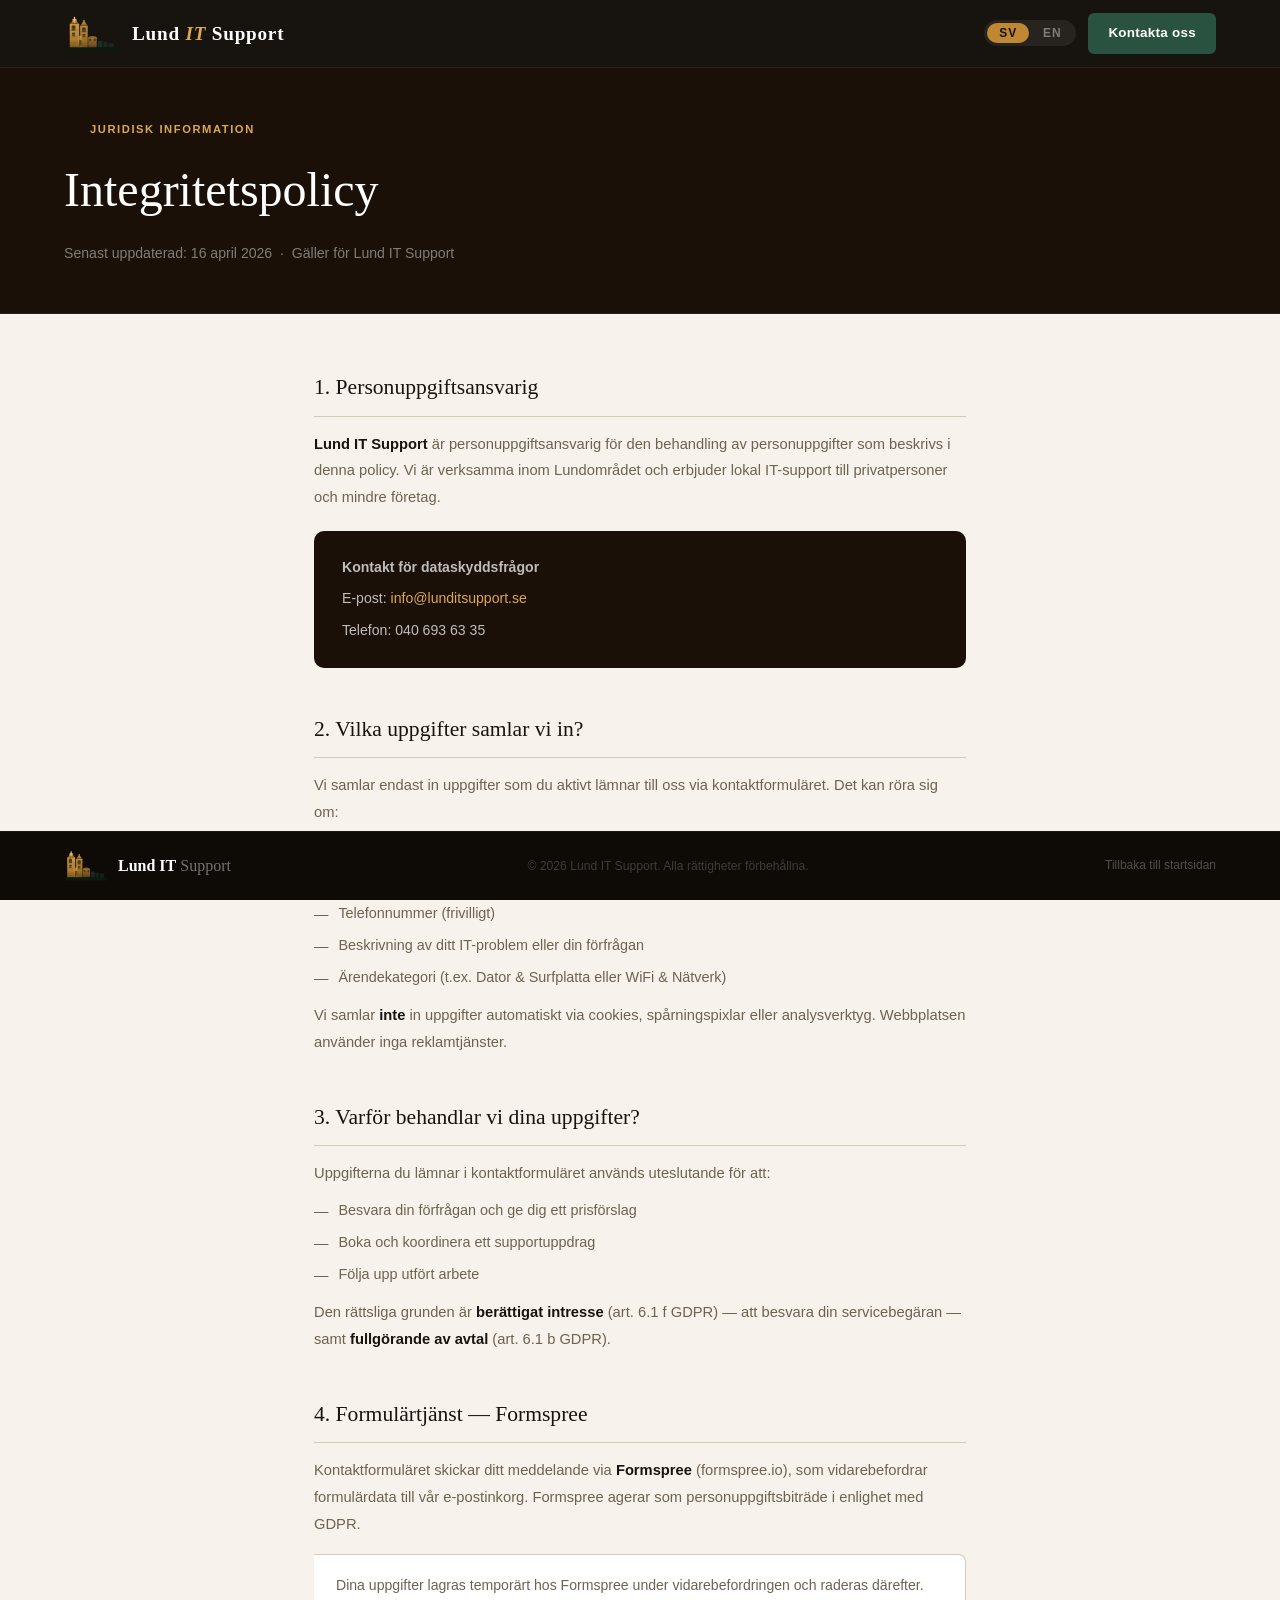
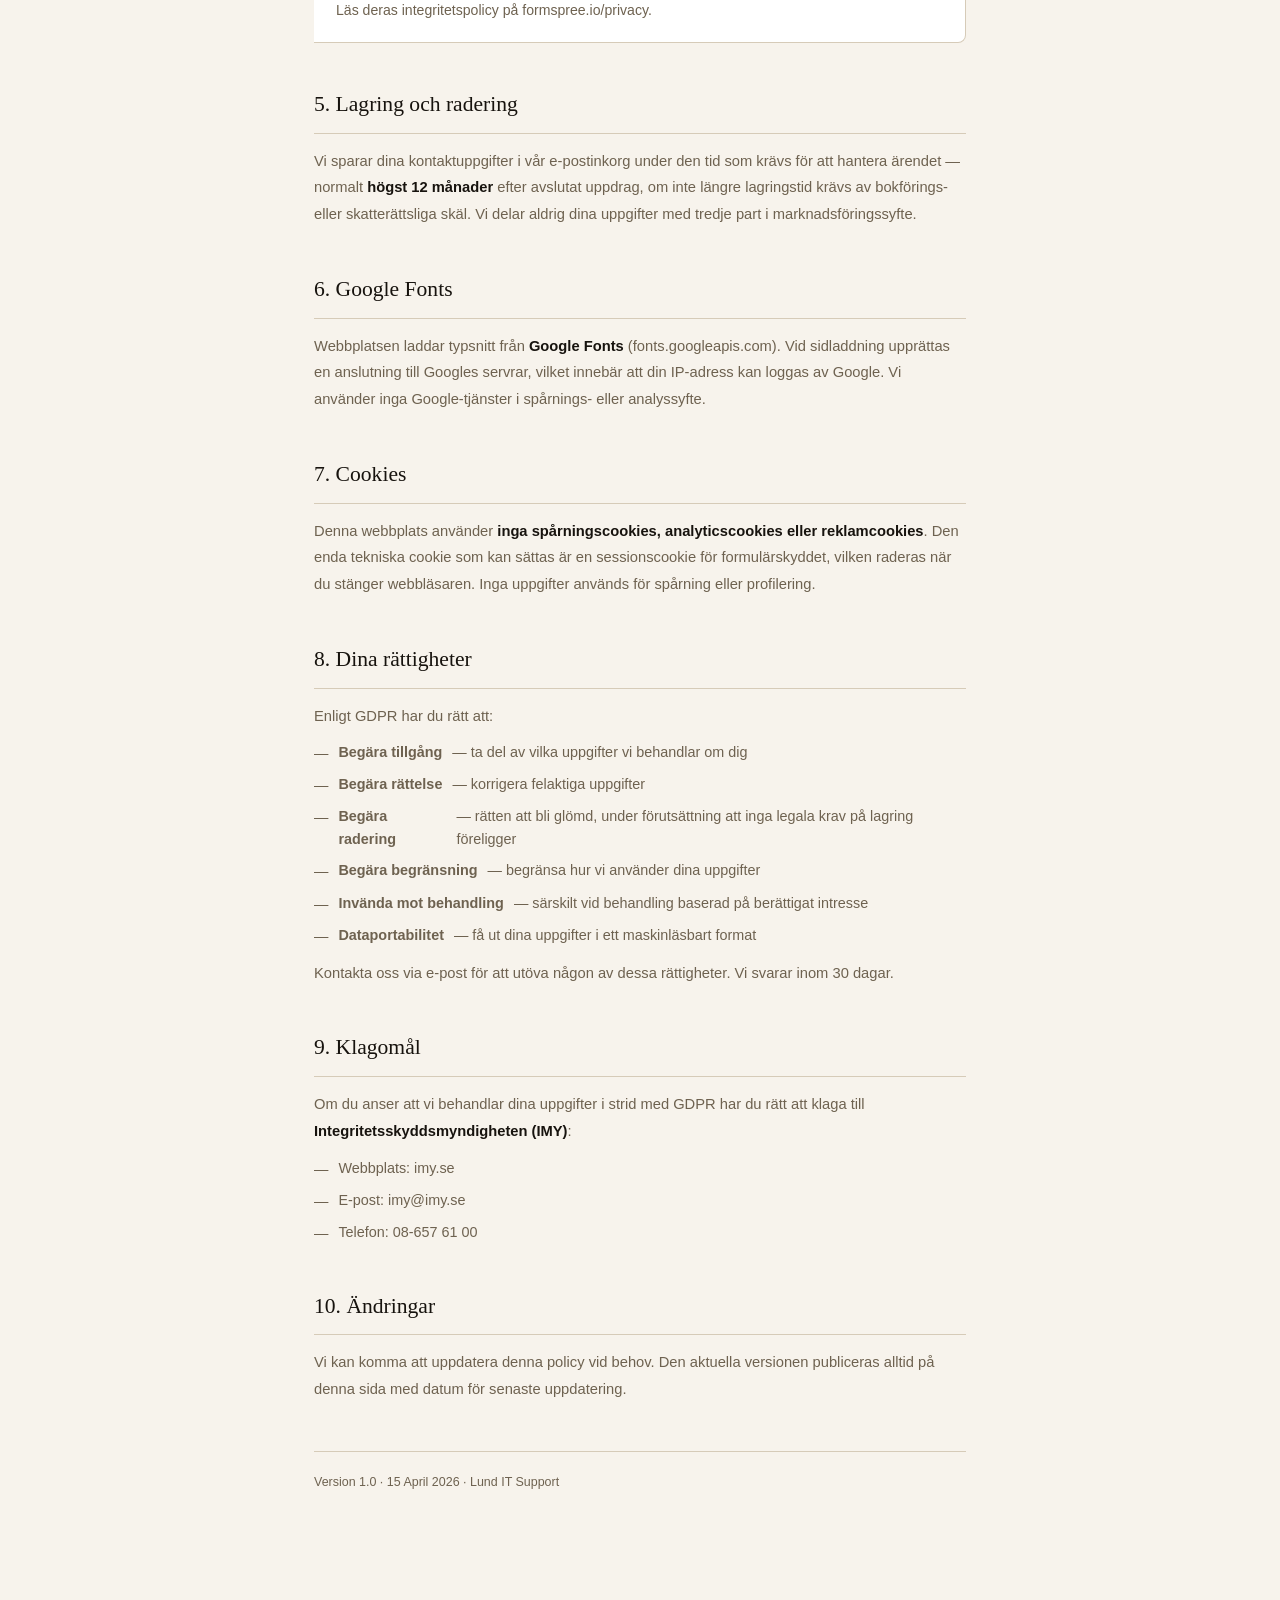
==== commit e231cfdc: "Add files via upload" ====
--- a/privacy.html
+++ b/privacy.html
@@ -2,10 +2,9 @@
 <html lang="sv" id="html-root">
 <head>
 <meta charset="UTF-8">
-<link rel="icon" type="image/svg+xml" href="[data-uri]">
 <meta name="viewport" content="width=device-width, initial-scale=1.0">
 <title>Integritetspolicy — Lund IT Support</title>
-<meta http-equiv="Content-Security-Policy" content="default-src 'self'; script-src 'self' 'unsafe-inline'; style-src 'self' 'unsafe-inline' https://fonts.googleapis.com; font-src 'self' https://fonts.gstatic.com; img-src 'self' data:; frame-ancestors 'none'; object-src 'none'; base-uri 'self';">
+<meta http-equiv="Content-Security-Policy" content="default-src 'self'; script-src 'self' 'unsafe-inline'; style-src 'self' 'unsafe-inline' https://fonts.googleapis.com; font-src 'self' https://fonts.gstatic.com; frame-ancestors 'none'; object-src 'none'; base-uri 'self';">
 <meta http-equiv="X-Content-Type-Options" content="nosniff">
 <meta http-equiv="X-Frame-Options" content="DENY">
 <meta name="robots" content="noindex, nofollow">
@@ -56,7 +55,7 @@
   .hero h1 { font-family:'Cormorant Garamond', Georgia, serif; font-size:clamp(2rem,4vw,3rem); color:white; font-weight:400; margin-bottom:12px; }
   .hero p { color:rgba(255,255,255,0.45); font-size:0.88rem; font-weight:300; }
 
-  .page { max-width:780px; margin:0 auto; padding:56px clamp(16px, 5vw, 40px) 88px; }
+  .page { max-width:780px; margin:0 auto; padding:56px 5vw 88px; }
   .section { margin-bottom:44px; }
   .section h2 { font-family:'Cormorant Garamond', Georgia, serif; font-size:1.35rem; color:var(--text); margin-bottom:14px; font-weight:400; padding-bottom:10px; border-bottom:1px solid var(--border); }
   .section p { font-size:0.92rem; color:var(--muted); line-height:1.82; margin-bottom:12px; font-weight:300; }
@@ -93,16 +92,17 @@
 </head>
 <body>
 <!-- ═══ LUND MARK — single definition ═══ -->
-<svg style="display:none" xmlns="http://www.w3.org/2000/svg">
-  <symbol id="lund-mark" viewBox="0 0 110 76">
-
-        <defs>
-          <linearGradient id="lund_mark_g0" x1="0%" y1="0%" x2="0%" y2="100%">
-            <stop offset="0%" stop-color="#e8a84a"/>
-            <stop offset="70%" stop-color="#c08832"/>
-            <stop offset="100%" stop-color="#8a5e1e"/>
-          </linearGradient>
-        </defs>
+<nav>
+  <a href="index.html" class="nav-brand">
+        <div class="nav-brand-icon">
+      <svg width="56" height="36" viewBox="0 0 110 76" xmlns="http://www.w3.org/2000/svg" aria-label="Lund IT logotyp">
+  <defs>
+    <linearGradient id="lund_mark_g0" x1="0%" y1="0%" x2="0%" y2="100%">
+      <stop offset="0%" stop-color="#e8a84a"/>
+      <stop offset="70%" stop-color="#c08832"/>
+      <stop offset="100%" stop-color="#8a5e1e"/>
+    </linearGradient>
+  </defs>
         <!-- Ground -->
         <rect x="3" y="66" width="104" height="8" rx="0" fill="#0a1a10"/>
         <!-- ── Left tower (dominant, taller) ── -->
@@ -151,15 +151,7 @@
         <rect x="67" y="52" width="10" height="14" rx="1" fill="#2a5240" opacity="0.42"/>
         <rect x="79" y="55" width="8"  height="11" rx="1" fill="#2a5240" opacity="0.34"/>
         <rect x="89" y="57" width="12" height="9"  rx="1" fill="#2a5240" opacity="0.28"/>
-        </symbol>
 </svg>
-
-<nav>
-  <a href="index.html" class="nav-brand">
-        <div class="nav-brand-icon">
-      <svg width="56" height="36" aria-label="Lund IT logotyp">
-        <use href="#lund-mark"/>
-      </svg>
     </div>
     <span class="nav-brand-text">Lund <span>IT</span> Support</span>
   </a>
@@ -241,12 +233,12 @@
     <h2 data-sv="8. Dina rättigheter" data-en="8. Your rights">8. Dina rättigheter</h2>
     <p data-sv="Enligt GDPR har du rätt att:" data-en="Under GDPR you have the right to:">Enligt GDPR har du rätt att:</p>
     <ul>
-      <li data-sv="&lt;strong&gt;Begära tillgång&lt;/strong&gt; — ta del av vilka uppgifter vi behandlar om dig" data-en="&lt;strong&gt;Request access&lt;/strong&gt; — obtain information about what data we hold about you"><strong style="white-space:nowrap">Begära tillgång</strong> — ta del av vilka uppgifter vi behandlar om dig</li>
-      <li data-sv="&lt;strong&gt;Begära rättelse&lt;/strong&gt; — korrigera felaktiga uppgifter" data-en="&lt;strong&gt;Request rectification&lt;/strong&gt; — correct inaccurate data"><strong style="white-space:nowrap">Begära rättelse</strong> — korrigera felaktiga uppgifter</li>
-      <li data-sv="&lt;strong&gt;Begära radering&lt;/strong&gt; — rätten att bli glömd, under förutsättning att inga legala krav på lagring föreligger" data-en="&lt;strong&gt;Request erasure&lt;/strong&gt; — the right to be forgotten, where no legal retention requirements apply"><strong style="white-space:nowrap">Begära radering</strong> — rätten att bli glömd, under förutsättning att inga legala krav på lagring föreligger</li>
-      <li data-sv="&lt;strong&gt;Begära begränsning&lt;/strong&gt; — begränsa hur vi använder dina uppgifter" data-en="&lt;strong&gt;Request restriction&lt;/strong&gt; — limit how we use your data"><strong style="white-space:nowrap">Begära begränsning</strong> — begränsa hur vi använder dina uppgifter</li>
-      <li data-sv="&lt;strong&gt;Invända mot behandling&lt;/strong&gt; — särskilt vid behandling baserad på berättigat intresse" data-en="&lt;strong&gt;Object to processing&lt;/strong&gt; — particularly where based on legitimate interest"><strong style="white-space:nowrap">Invända mot behandling</strong> — särskilt vid behandling baserad på berättigat intresse</li>
-      <li data-sv="&lt;strong&gt;Dataportabilitet&lt;/strong&gt; — få ut dina uppgifter i ett maskinläsbart format" data-en="&lt;strong&gt;Data portability&lt;/strong&gt; — receive your data in a machine-readable format"><strong style="white-space:nowrap">Dataportabilitet</strong> — få ut dina uppgifter i ett maskinläsbart format</li>
+      <li data-sv="&lt;strong&gt;Begära tillgång&lt;/strong&gt; — ta del av vilka uppgifter vi behandlar om dig" data-en="&lt;strong&gt;Request access&lt;/strong&gt; — obtain information about what data we hold about you"><strong>Begära tillgång</strong> — ta del av vilka uppgifter vi behandlar om dig</li>
+      <li data-sv="&lt;strong&gt;Begära rättelse&lt;/strong&gt; — korrigera felaktiga uppgifter" data-en="&lt;strong&gt;Request rectification&lt;/strong&gt; — correct inaccurate data"><strong>Begära rättelse</strong> — korrigera felaktiga uppgifter</li>
+      <li data-sv="&lt;strong&gt;Begära radering&lt;/strong&gt; — rätten att bli glömd, under förutsättning att inga legala krav på lagring föreligger" data-en="&lt;strong&gt;Request erasure&lt;/strong&gt; — the right to be forgotten, where no legal retention requirements apply"><strong>Begära radering</strong> — rätten att bli glömd, under förutsättning att inga legala krav på lagring föreligger</li>
+      <li data-sv="&lt;strong&gt;Begära begränsning&lt;/strong&gt; — begränsa hur vi använder dina uppgifter" data-en="&lt;strong&gt;Request restriction&lt;/strong&gt; — limit how we use your data"><strong>Begära begränsning</strong> — begränsa hur vi använder dina uppgifter</li>
+      <li data-sv="&lt;strong&gt;Invända mot behandling&lt;/strong&gt; — särskilt vid behandling baserad på berättigat intresse" data-en="&lt;strong&gt;Object to processing&lt;/strong&gt; — particularly where based on legitimate interest"><strong>Invända mot behandling</strong> — särskilt vid behandling baserad på berättigat intresse</li>
+      <li data-sv="&lt;strong&gt;Dataportabilitet&lt;/strong&gt; — få ut dina uppgifter i ett maskinläsbart format" data-en="&lt;strong&gt;Data portability&lt;/strong&gt; — receive your data in a machine-readable format"><strong>Dataportabilitet</strong> — få ut dina uppgifter i ett maskinläsbart format</li>
     </ul>
     <p data-sv="Kontakta oss via e-post för att utöva någon av dessa rättigheter. Vi svarar inom 30 dagar." data-en="Contact us by email to exercise any of these rights. We will respond within 30 days.">Kontakta oss via e-post för att utöva någon av dessa rättigheter. Vi svarar inom 30 dagar.</p>
   </div>
@@ -272,9 +264,63 @@
 
 <footer>
   <div class="footer-brand">
-        <svg width="44" height="32" aria-label="Lund IT logotyp">
-      <use href="#lund-mark"/>
-    </svg>
+        <svg width="44" height="32" viewBox="0 0 110 76" xmlns="http://www.w3.org/2000/svg" aria-label="Lund IT logotyp">
+  <defs>
+    <linearGradient id="lund_mark_g0" x1="0%" y1="0%" x2="0%" y2="100%">
+      <stop offset="0%" stop-color="#e8a84a"/>
+      <stop offset="70%" stop-color="#c08832"/>
+      <stop offset="100%" stop-color="#8a5e1e"/>
+    </linearGradient>
+  </defs>
+        <!-- Ground -->
+        <rect x="3" y="66" width="104" height="8" rx="0" fill="#0a1a10"/>
+        <!-- ── Left tower (dominant, taller) ── -->
+        <rect x="8" y="16" width="20" height="50" rx="1" fill="url(#lund_mark_g0)" opacity="0.88"/>
+        <!-- Stone banding lines -->
+        <line x1="8" y1="30" x2="28" y2="30" stroke="#0a1a10" stroke-width="0.7" opacity="0.25"/>
+        <line x1="8" y1="44" x2="28" y2="44" stroke="#0a1a10" stroke-width="0.7" opacity="0.25"/>
+        <line x1="8" y1="56" x2="28" y2="56" stroke="#0a1a10" stroke-width="0.7" opacity="0.25"/>
+        <!-- Left belfry: Romanesque arch window (arch top) -->
+        <rect x="12" y="22" width="8" height="9" rx="0" fill="#0a1a10" opacity="0.6"/>
+        <ellipse cx="16" cy="22" rx="4" ry="2.5" fill="#0a1a10" opacity="0.6"/>
+        <!-- Left mid window -->
+        <rect x="13" y="36" width="6" height="7" rx="0" fill="#0a1a10" opacity="0.5"/>
+        <ellipse cx="16" cy="36" rx="3" ry="1.8" fill="#0a1a10" opacity="0.5"/>
+        <!-- Left spire: sharp triangle -->
+        <polygon points="18,3 10,16 26,16" fill="url(#lund_mark_g0)" opacity="0.95"/>
+        <!-- Cross on left tower -->
+        <line x1="18" y1="5"  x2="18" y2="13" stroke="#f0cc88" stroke-width="1.8" stroke-linecap="round"/>
+        <line x1="14" y1="8"  x2="22" y2="8"  stroke="#f0cc88" stroke-width="1.8" stroke-linecap="round"/>
+        <circle cx="18" cy="3" r="1.6" fill="#f0cc88"/>
+        <!-- ── Right tower (slightly shorter, narrower) ── -->
+        <rect x="30" y="20" width="16" height="46" rx="1" fill="url(#lund_mark_g0)" opacity="0.78"/>
+        <line x1="30" y1="33" x2="46" y2="33" stroke="#0a1a10" stroke-width="0.6" opacity="0.22"/>
+        <line x1="30" y1="47" x2="46" y2="47" stroke="#0a1a10" stroke-width="0.6" opacity="0.22"/>
+        <!-- Right belfry arch window -->
+        <rect x="34" y="26" width="8" height="8" rx="0" fill="#0a1a10" opacity="0.55"/>
+        <ellipse cx="38" cy="26" rx="4" ry="2.2" fill="#0a1a10" opacity="0.55"/>
+        <!-- Right mid window -->
+        <rect x="35" y="39" width="6" height="6" rx="0" fill="#0a1a10" opacity="0.45"/>
+        <ellipse cx="38" cy="39" rx="3" ry="1.6" fill="#0a1a10" opacity="0.45"/>
+        <!-- Right spire -->
+        <polygon points="38,9 31,20 45,20" fill="url(#lund_mark_g0)" opacity="0.88"/>
+        <circle cx="38" cy="9" r="1.3" fill="#f0cc88" opacity="0.85"/>
+        <!-- ── Nave (connecting body) ── -->
+        <rect x="26" y="42" width="7" height="24" rx="0" fill="url(#lund_mark_g0)" opacity="0.65"/>
+        <!-- Nave door arch -->
+        <rect x="28" y="52" width="5" height="10" rx="0" fill="#0a1a10" opacity="0.5"/>
+        <ellipse cx="30.5" cy="52" rx="2.5" ry="1.5" fill="#0a1a10" opacity="0.5"/>
+        <!-- ── Apse (semicircular east end) ── -->
+        <rect x="47" y="46" width="18" height="20" rx="0" fill="url(#lund_mark_g0)" opacity="0.58"/>
+        <ellipse cx="56" cy="46" rx="9" ry="4" fill="url(#lund_mark_g0)" opacity="0.58"/>
+        <!-- Apse windows -->
+        <ellipse cx="51" cy="50" rx="2.5" ry="3.5" fill="#0a1a10" opacity="0.44"/>
+        <ellipse cx="61" cy="50" rx="2.5" ry="3.5" fill="#0a1a10" opacity="0.44"/>
+        <!-- ── Flanking buildings ── -->
+        <rect x="67" y="52" width="10" height="14" rx="1" fill="#2a5240" opacity="0.42"/>
+        <rect x="79" y="55" width="8"  height="11" rx="1" fill="#2a5240" opacity="0.34"/>
+        <rect x="89" y="57" width="12" height="9"  rx="1" fill="#2a5240" opacity="0.28"/>
+</svg>
     <span class="footer-brand-text"><b>Lund IT</b> Support</span>
   </div>
   <div class="footer-copy" data-sv="© 2026 Lund IT Support. Alla rättigheter förbehållna." data-en="© 2026 Lund IT Support. All rights reserved.">© 2026 Lund IT Support. Alla rättigheter förbehållna.</div>
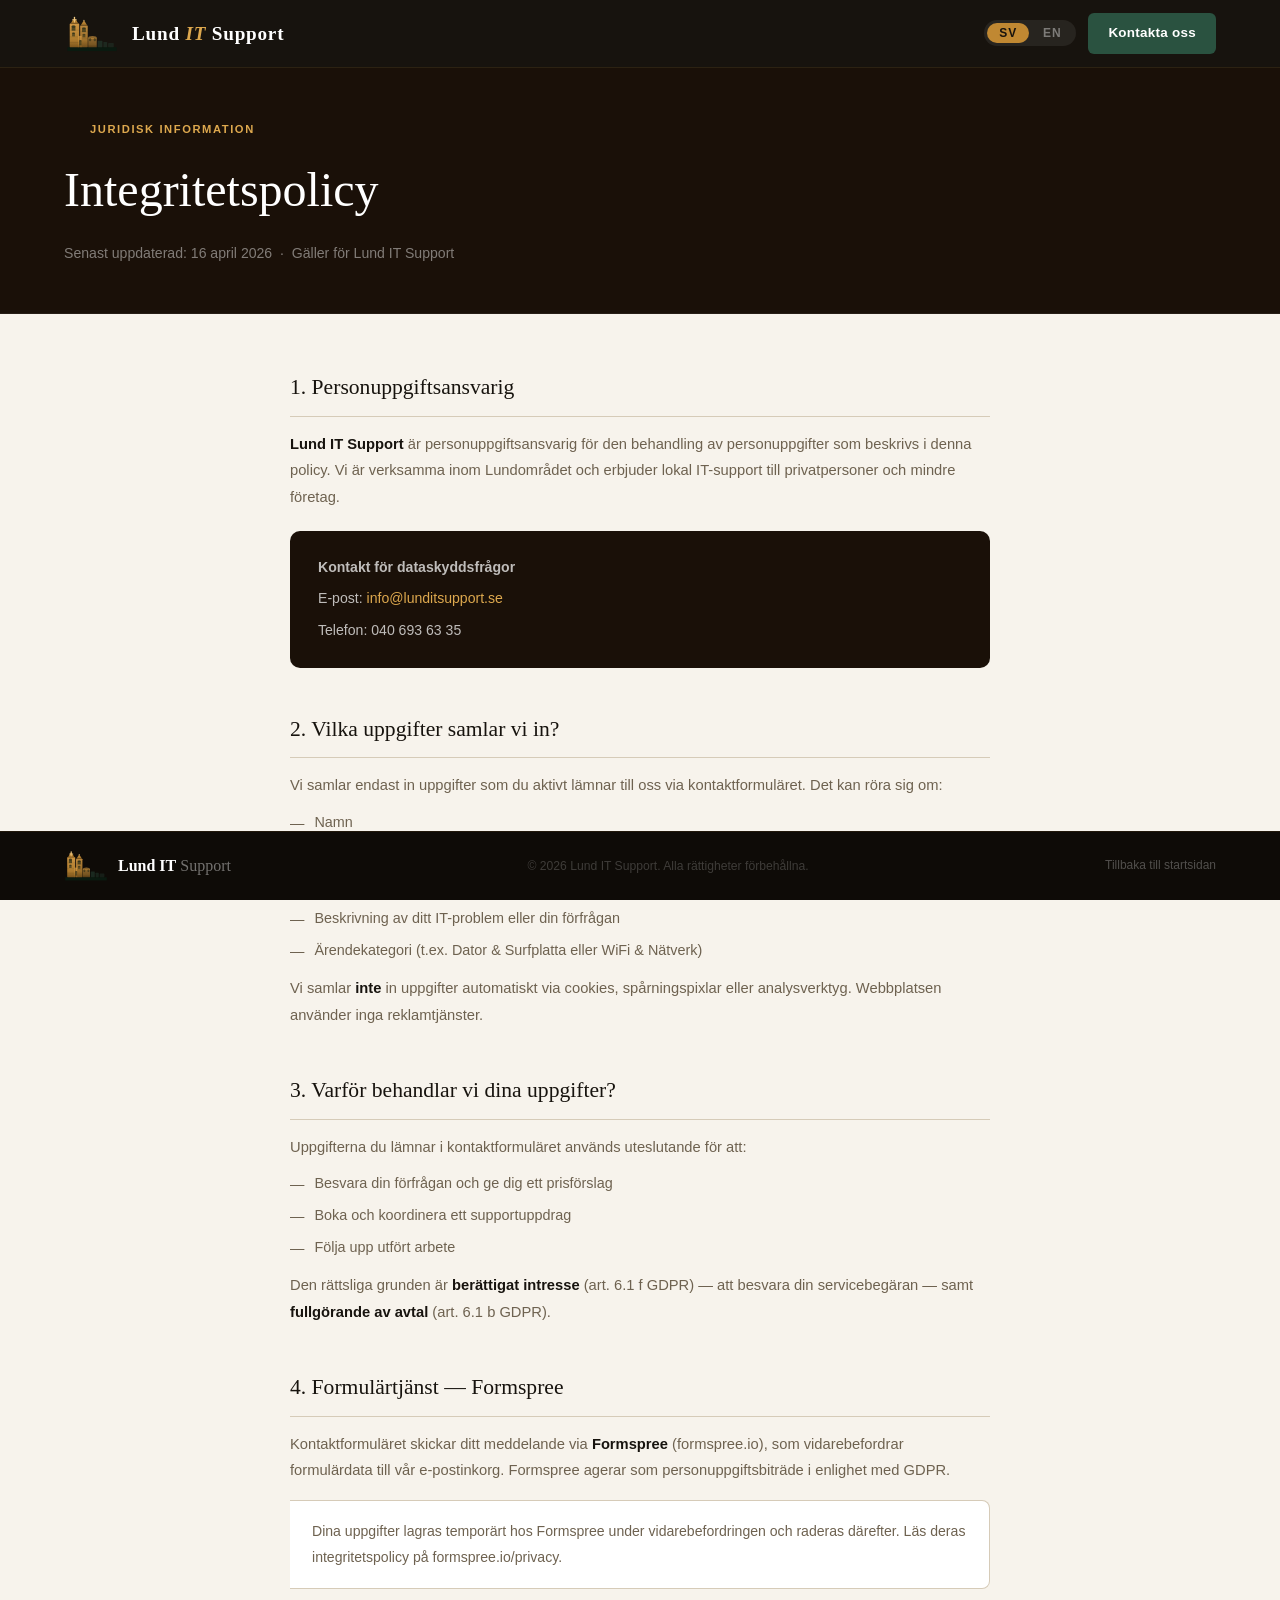
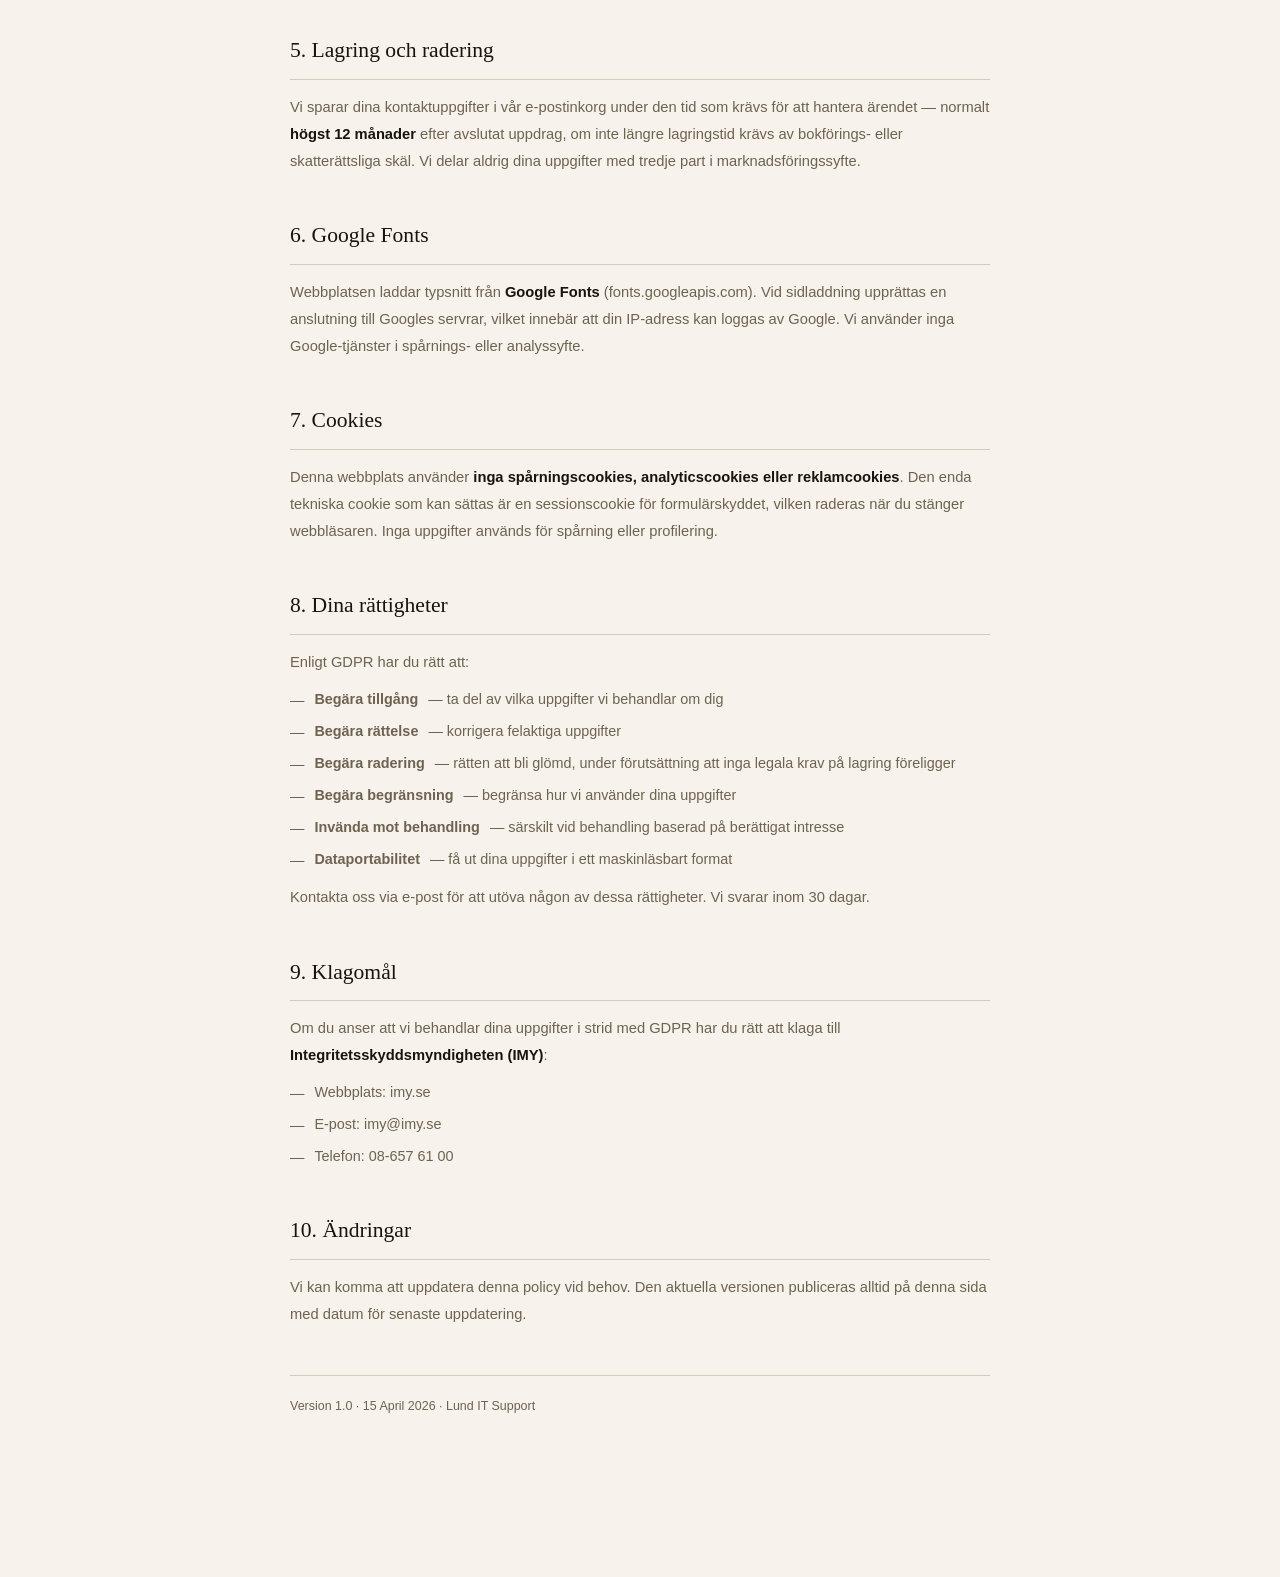
==== commit 04b14785: "Add files via upload" ====
--- a/privacy.html
+++ b/privacy.html
@@ -2,9 +2,10 @@
 <html lang="sv" id="html-root">
 <head>
 <meta charset="UTF-8">
+<link rel="icon" type="image/svg+xml" href="[data-uri]">
 <meta name="viewport" content="width=device-width, initial-scale=1.0">
 <title>Integritetspolicy — Lund IT Support</title>
-<meta http-equiv="Content-Security-Policy" content="default-src 'self'; script-src 'self' 'unsafe-inline'; style-src 'self' 'unsafe-inline' https://fonts.googleapis.com; font-src 'self' https://fonts.gstatic.com; frame-ancestors 'none'; object-src 'none'; base-uri 'self';">
+<meta http-equiv="Content-Security-Policy" content="default-src 'self'; script-src 'self' 'unsafe-inline'; style-src 'self' 'unsafe-inline' https://fonts.googleapis.com; font-src 'self' https://fonts.gstatic.com; img-src 'self' data:; frame-ancestors 'none'; object-src 'none'; base-uri 'self';">
 <meta http-equiv="X-Content-Type-Options" content="nosniff">
 <meta http-equiv="X-Frame-Options" content="DENY">
 <meta name="robots" content="noindex, nofollow">
@@ -55,7 +56,7 @@
   .hero h1 { font-family:'Cormorant Garamond', Georgia, serif; font-size:clamp(2rem,4vw,3rem); color:white; font-weight:400; margin-bottom:12px; }
   .hero p { color:rgba(255,255,255,0.45); font-size:0.88rem; font-weight:300; }
 
-  .page { max-width:780px; margin:0 auto; padding:56px 5vw 88px; }
+  .page { max-width:780px; margin:0 auto; padding:56px clamp(16px, 5vw, 40px) 88px; }
   .section { margin-bottom:44px; }
   .section h2 { font-family:'Cormorant Garamond', Georgia, serif; font-size:1.35rem; color:var(--text); margin-bottom:14px; font-weight:400; padding-bottom:10px; border-bottom:1px solid var(--border); }
   .section p { font-size:0.92rem; color:var(--muted); line-height:1.82; margin-bottom:12px; font-weight:300; }
@@ -233,12 +234,12 @@
     <h2 data-sv="8. Dina rättigheter" data-en="8. Your rights">8. Dina rättigheter</h2>
     <p data-sv="Enligt GDPR har du rätt att:" data-en="Under GDPR you have the right to:">Enligt GDPR har du rätt att:</p>
     <ul>
-      <li data-sv="&lt;strong&gt;Begära tillgång&lt;/strong&gt; — ta del av vilka uppgifter vi behandlar om dig" data-en="&lt;strong&gt;Request access&lt;/strong&gt; — obtain information about what data we hold about you"><strong>Begära tillgång</strong> — ta del av vilka uppgifter vi behandlar om dig</li>
-      <li data-sv="&lt;strong&gt;Begära rättelse&lt;/strong&gt; — korrigera felaktiga uppgifter" data-en="&lt;strong&gt;Request rectification&lt;/strong&gt; — correct inaccurate data"><strong>Begära rättelse</strong> — korrigera felaktiga uppgifter</li>
-      <li data-sv="&lt;strong&gt;Begära radering&lt;/strong&gt; — rätten att bli glömd, under förutsättning att inga legala krav på lagring föreligger" data-en="&lt;strong&gt;Request erasure&lt;/strong&gt; — the right to be forgotten, where no legal retention requirements apply"><strong>Begära radering</strong> — rätten att bli glömd, under förutsättning att inga legala krav på lagring föreligger</li>
-      <li data-sv="&lt;strong&gt;Begära begränsning&lt;/strong&gt; — begränsa hur vi använder dina uppgifter" data-en="&lt;strong&gt;Request restriction&lt;/strong&gt; — limit how we use your data"><strong>Begära begränsning</strong> — begränsa hur vi använder dina uppgifter</li>
-      <li data-sv="&lt;strong&gt;Invända mot behandling&lt;/strong&gt; — särskilt vid behandling baserad på berättigat intresse" data-en="&lt;strong&gt;Object to processing&lt;/strong&gt; — particularly where based on legitimate interest"><strong>Invända mot behandling</strong> — särskilt vid behandling baserad på berättigat intresse</li>
-      <li data-sv="&lt;strong&gt;Dataportabilitet&lt;/strong&gt; — få ut dina uppgifter i ett maskinläsbart format" data-en="&lt;strong&gt;Data portability&lt;/strong&gt; — receive your data in a machine-readable format"><strong>Dataportabilitet</strong> — få ut dina uppgifter i ett maskinläsbart format</li>
+      <li data-sv="&lt;strong&gt;Begära tillgång&lt;/strong&gt; — ta del av vilka uppgifter vi behandlar om dig" data-en="&lt;strong&gt;Request access&lt;/strong&gt; — obtain information about what data we hold about you"><strong style="white-space:nowrap">Begära tillgång</strong> — ta del av vilka uppgifter vi behandlar om dig</li>
+      <li data-sv="&lt;strong&gt;Begära rättelse&lt;/strong&gt; — korrigera felaktiga uppgifter" data-en="&lt;strong&gt;Request rectification&lt;/strong&gt; — correct inaccurate data"><strong style="white-space:nowrap">Begära rättelse</strong> — korrigera felaktiga uppgifter</li>
+      <li data-sv="&lt;strong&gt;Begära radering&lt;/strong&gt; — rätten att bli glömd, under förutsättning att inga legala krav på lagring föreligger" data-en="&lt;strong&gt;Request erasure&lt;/strong&gt; — the right to be forgotten, where no legal retention requirements apply"><strong style="white-space:nowrap">Begära radering</strong> — rätten att bli glömd, under förutsättning att inga legala krav på lagring föreligger</li>
+      <li data-sv="&lt;strong&gt;Begära begränsning&lt;/strong&gt; — begränsa hur vi använder dina uppgifter" data-en="&lt;strong&gt;Request restriction&lt;/strong&gt; — limit how we use your data"><strong style="white-space:nowrap">Begära begränsning</strong> — begränsa hur vi använder dina uppgifter</li>
+      <li data-sv="&lt;strong&gt;Invända mot behandling&lt;/strong&gt; — särskilt vid behandling baserad på berättigat intresse" data-en="&lt;strong&gt;Object to processing&lt;/strong&gt; — particularly where based on legitimate interest"><strong style="white-space:nowrap">Invända mot behandling</strong> — särskilt vid behandling baserad på berättigat intresse</li>
+      <li data-sv="&lt;strong&gt;Dataportabilitet&lt;/strong&gt; — få ut dina uppgifter i ett maskinläsbart format" data-en="&lt;strong&gt;Data portability&lt;/strong&gt; — receive your data in a machine-readable format"><strong style="white-space:nowrap">Dataportabilitet</strong> — få ut dina uppgifter i ett maskinläsbart format</li>
     </ul>
     <p data-sv="Kontakta oss via e-post för att utöva någon av dessa rättigheter. Vi svarar inom 30 dagar." data-en="Contact us by email to exercise any of these rights. We will respond within 30 days.">Kontakta oss via e-post för att utöva någon av dessa rättigheter. Vi svarar inom 30 dagar.</p>
   </div>
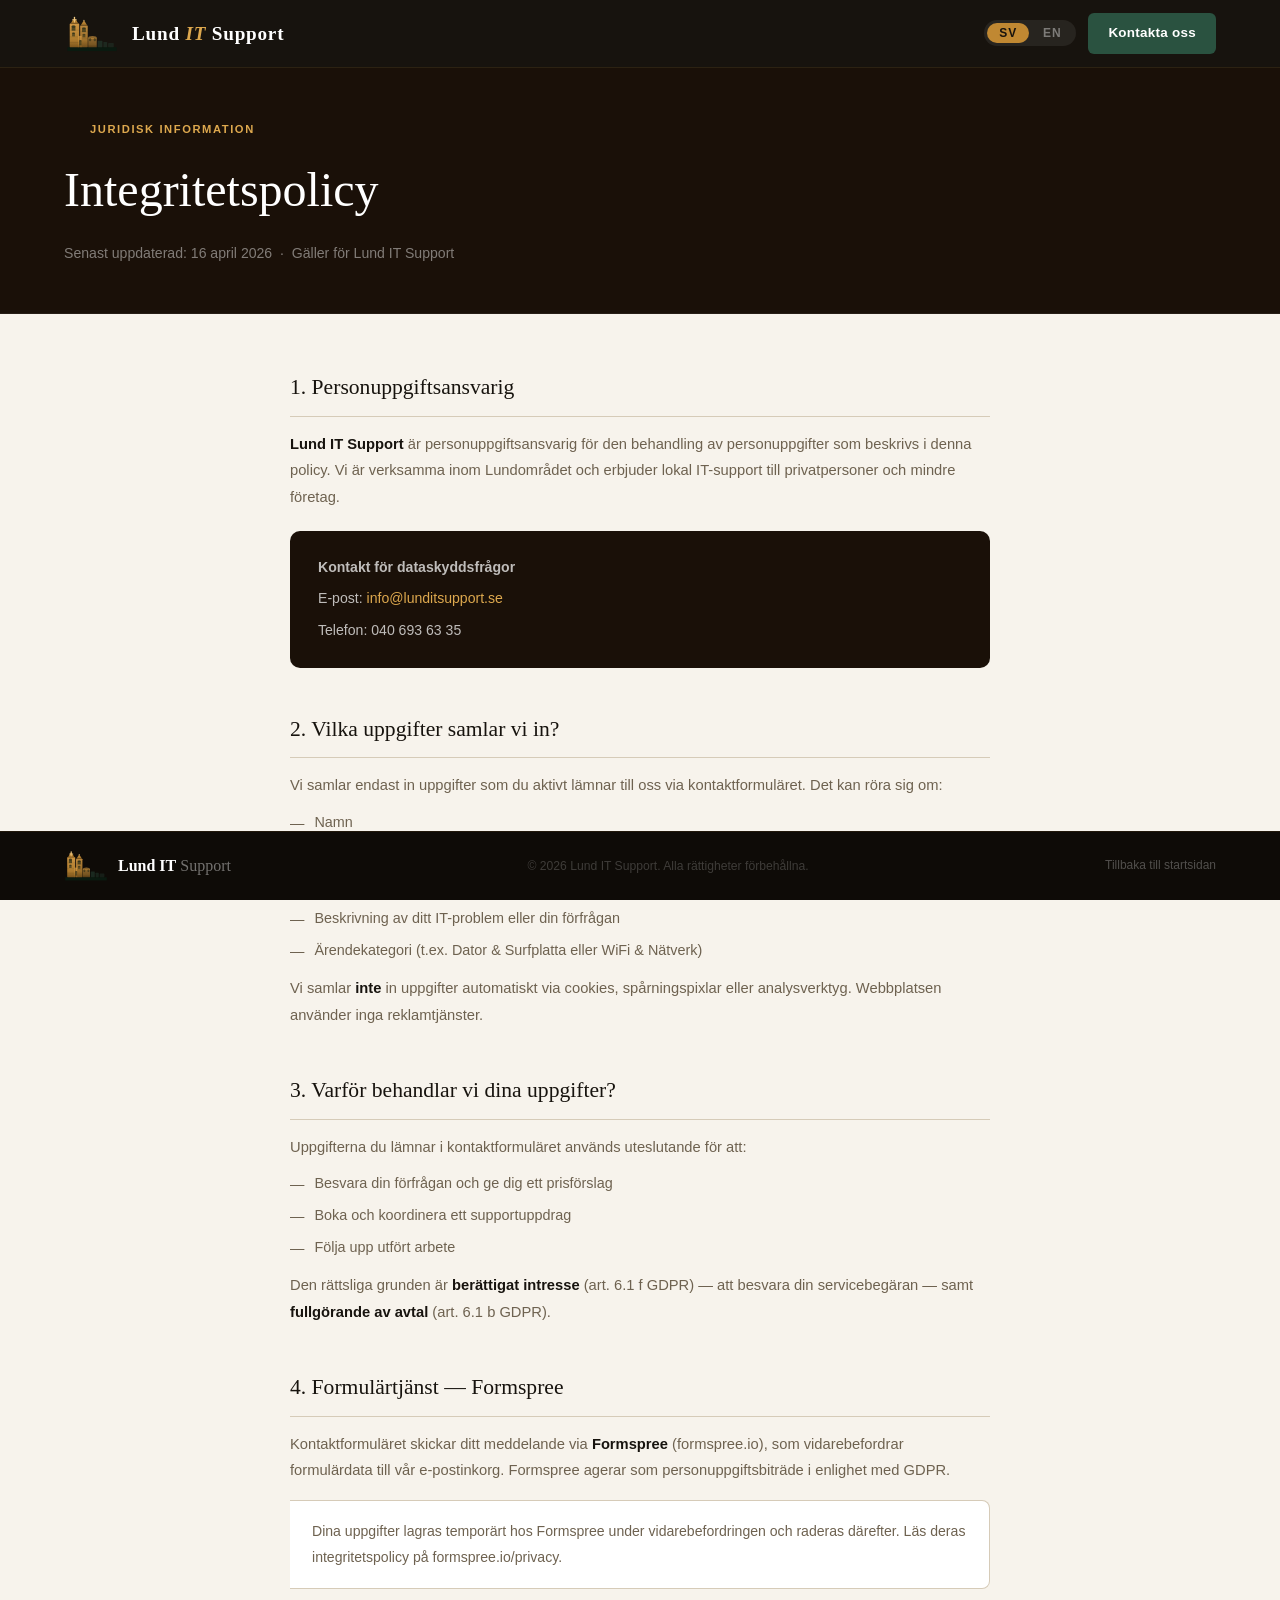
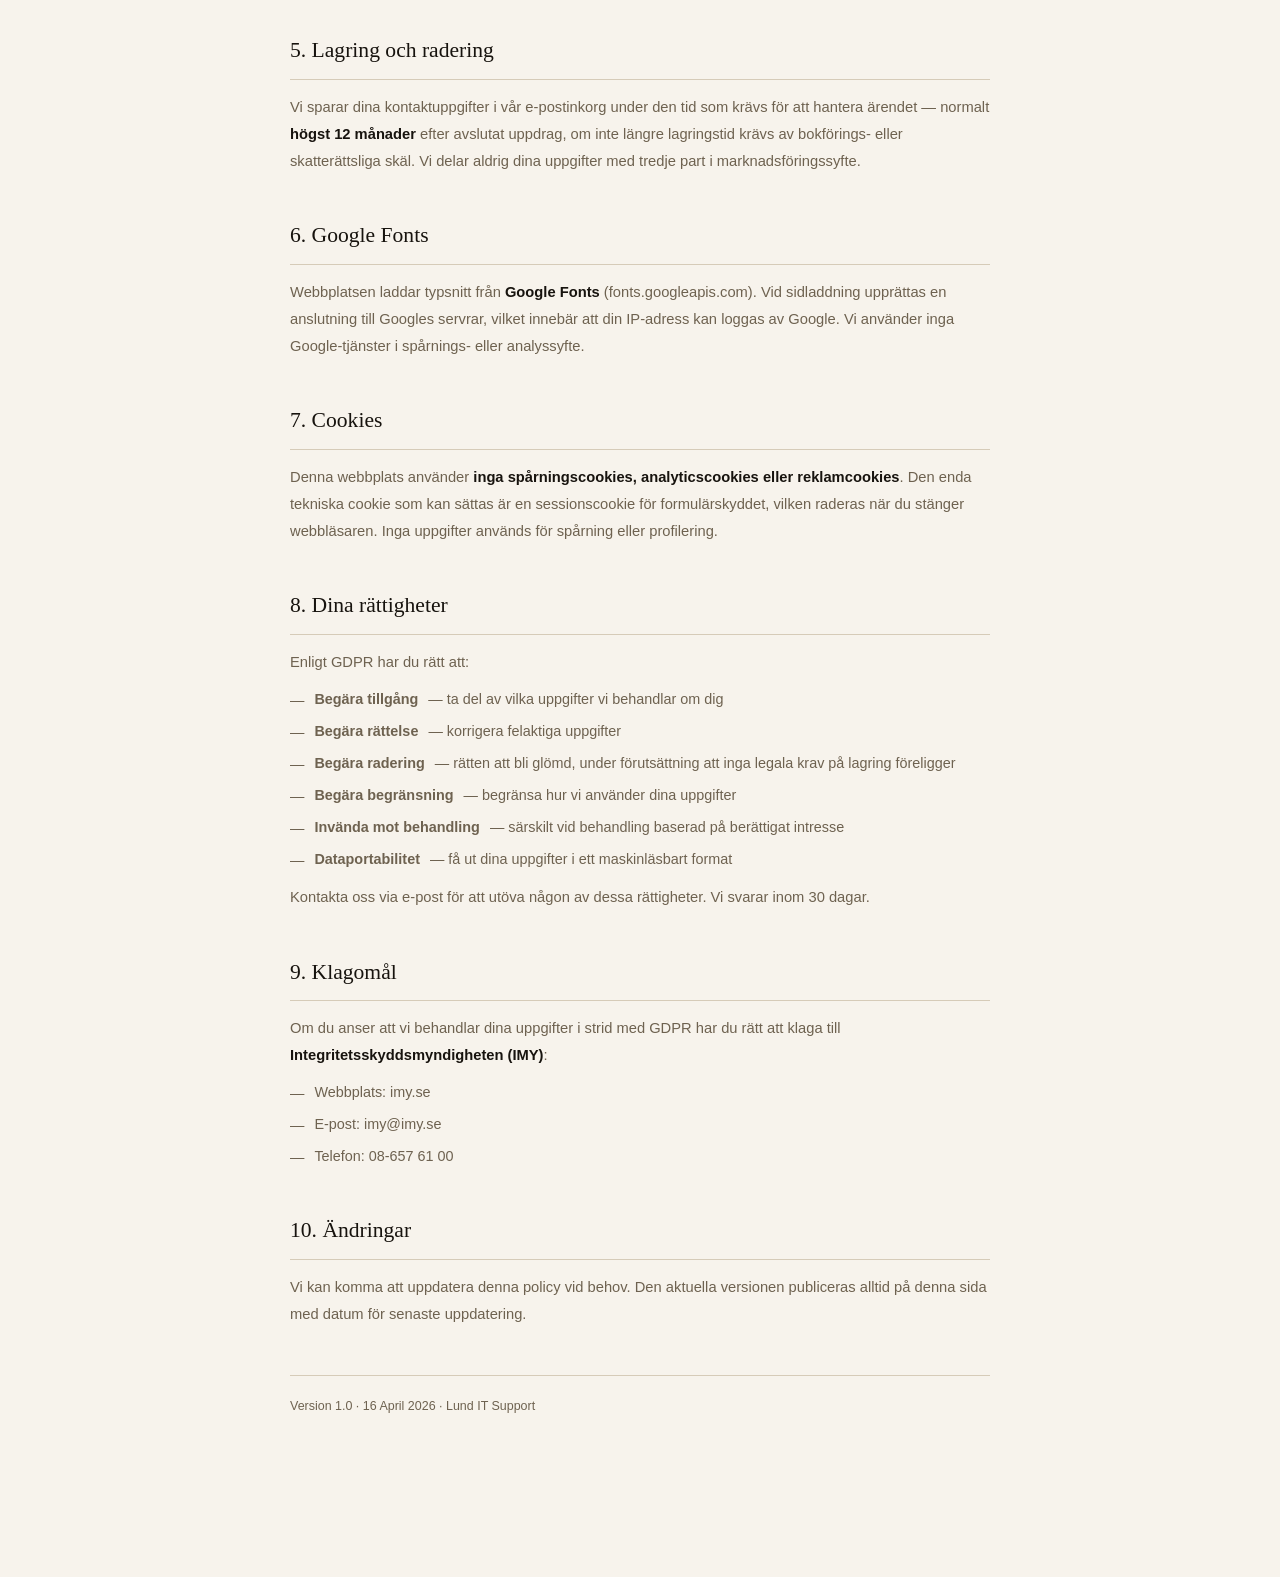
==== commit 7744b73f: "Add files via upload" ====
--- a/privacy.html
+++ b/privacy.html
@@ -168,7 +168,7 @@
 <div class="hero">
   <div class="hero-tag" data-sv="Juridisk information" data-en="Legal information">Juridisk information</div>
   <h1 data-sv="Integritetspolicy" data-en="Privacy Policy">Integritetspolicy</h1>
-  <p data-sv="Senast uppdaterad: 16 april 2026 &nbsp;·&nbsp; Gäller för Lund IT Support" data-en="Last updated: 15 April 2026 &nbsp;·&nbsp; Applies to Lund IT Support">Senast uppdaterad: 15 april 2026 &nbsp;·&nbsp; Gäller för Lund IT Support</p>
+  <p data-sv="Senast uppdaterad: 16 april 2026 &nbsp;·&nbsp; Gäller för Lund IT Support" data-en="Last updated: 16 April 2026 &nbsp;·&nbsp; Applies to Lund IT Support">Senast uppdaterad: 16 april 2026 &nbsp;·&nbsp; Gäller för Lund IT Support</p>
 </div>
 
 <div class="page">
@@ -259,7 +259,7 @@
     <p data-sv="Vi kan komma att uppdatera denna policy vid behov. Den aktuella versionen publiceras alltid på denna sida med datum för senaste uppdatering." data-en="We may update this policy as needed. The current version is always published on this page with the date of the latest update.">Vi kan komma att uppdatera denna policy vid behov. Den aktuella versionen publiceras alltid på denna sida med datum för senaste uppdatering.</p>
   </div>
 
-  <p class="updated" data-sv="Version 1.0 · 15 April 2026 · Lund IT Support" data-en="Version 1.0 · 15 April 2026 · Lund IT Support">Version 1.0 · 15 April 2026 · Lund IT Support</p>
+  <p class="updated" data-sv="Version 1.0 · 16 April 2026 · Lund IT Support" data-en="Version 1.0 · 16 April 2026 · Lund IT Support">Version 1.0 · 16 April 2026 · Lund IT Support</p>
 
 </div>
 
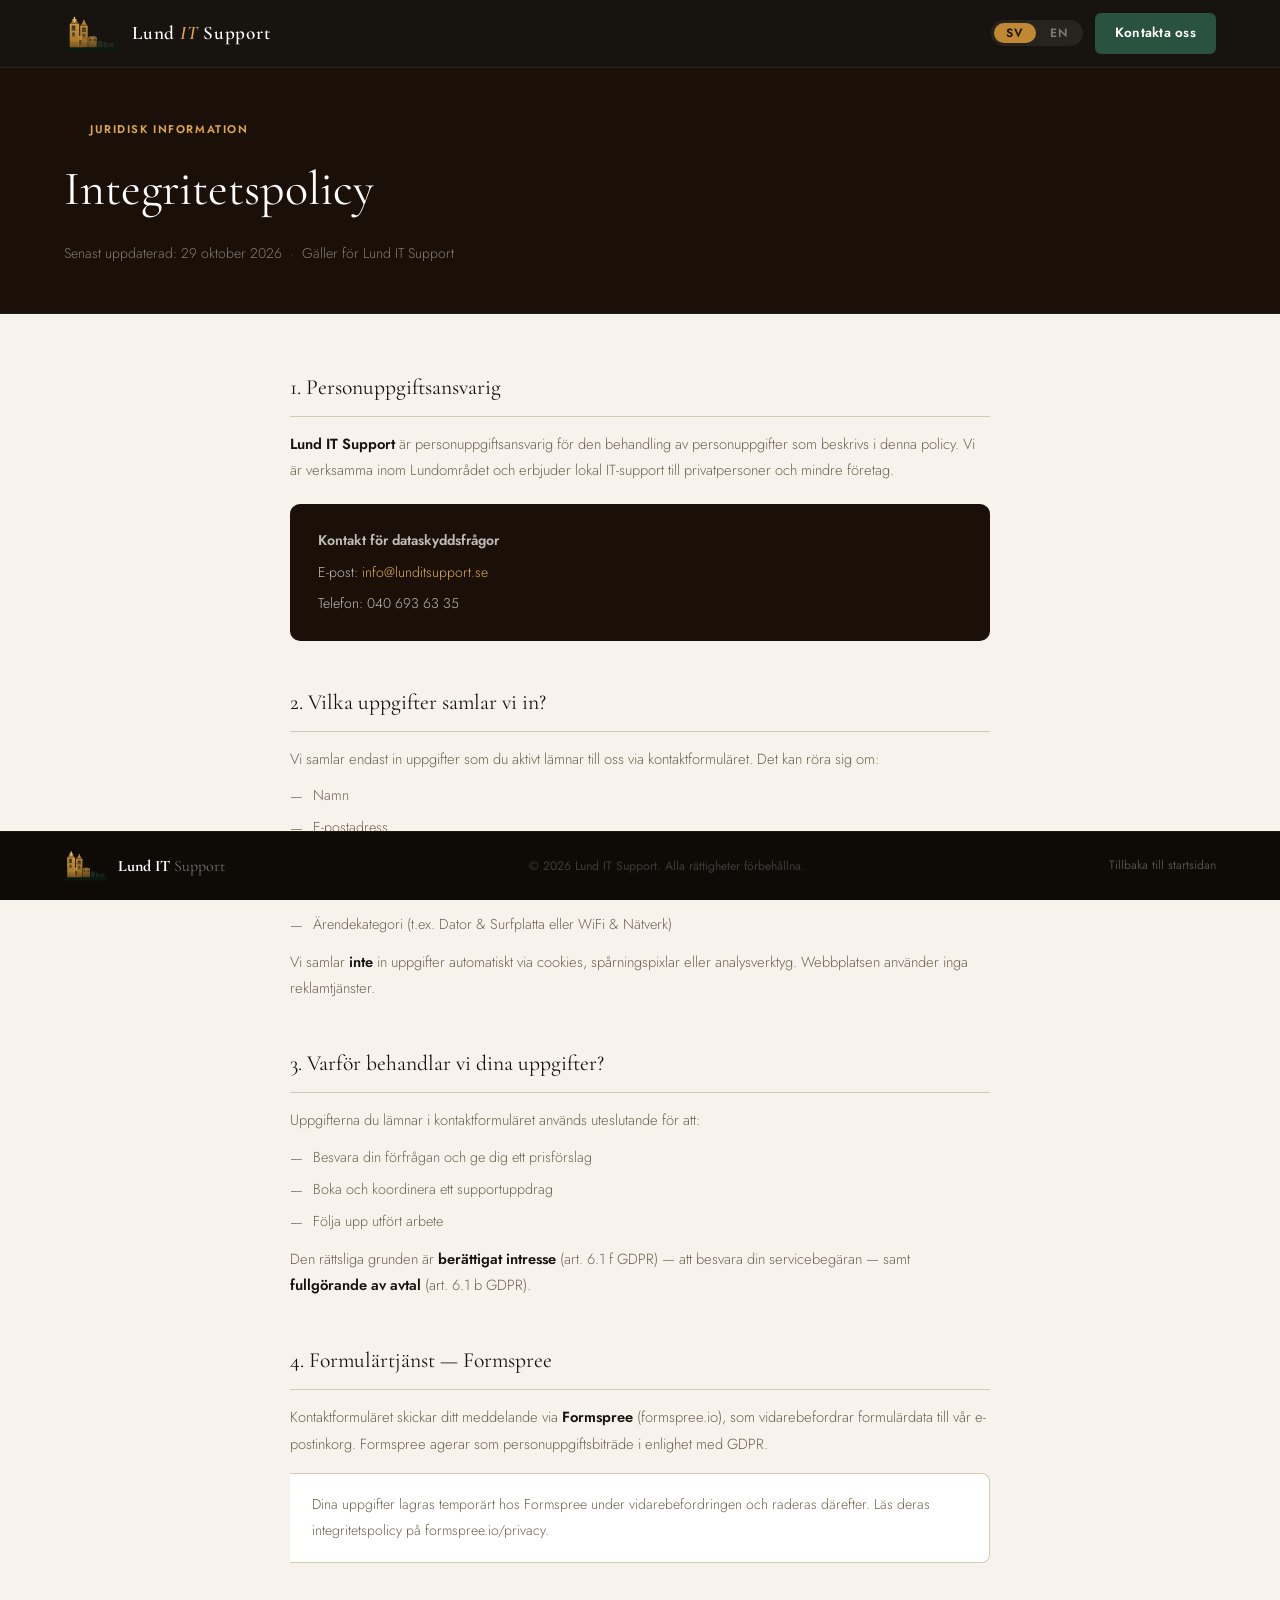
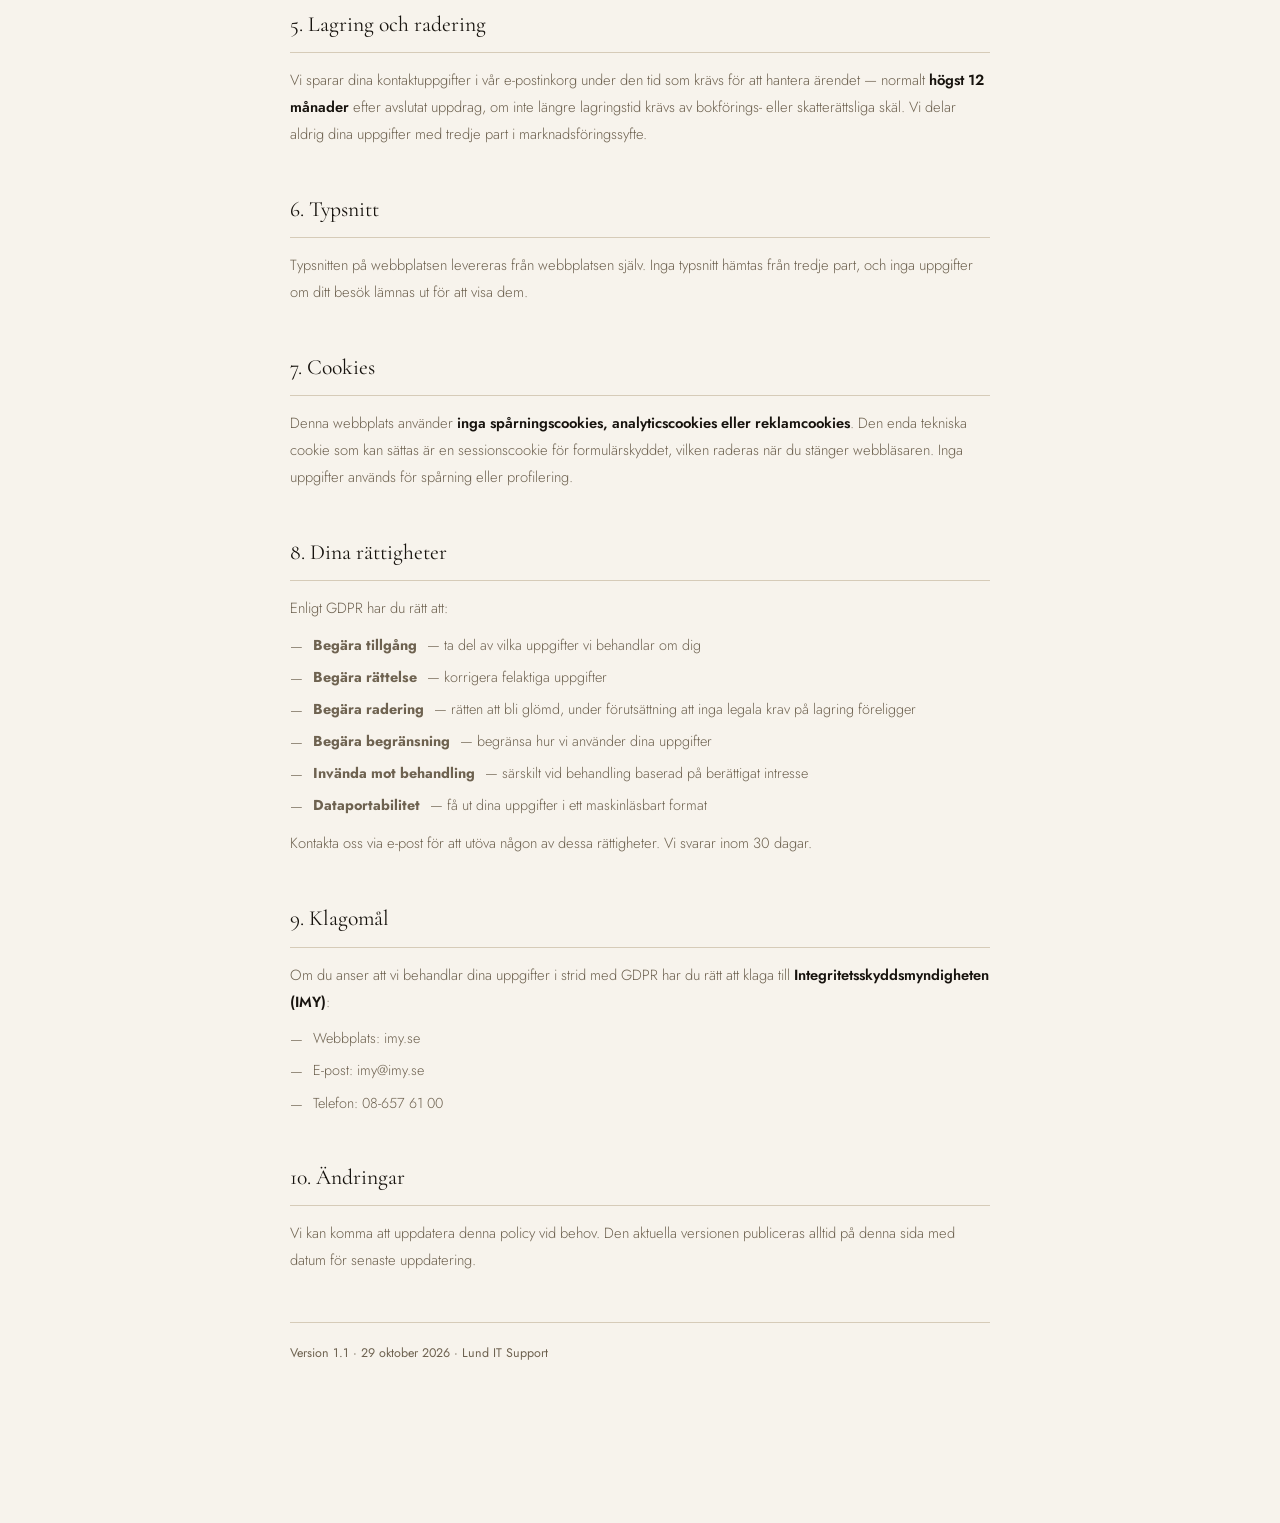
==== commit 83a79326: "lunditsupport published from source 9013dbc" ====
--- a/privacy.html
+++ b/privacy.html
@@ -5,12 +5,11 @@
 <link rel="icon" type="image/svg+xml" href="[data-uri]">
 <meta name="viewport" content="width=device-width, initial-scale=1.0">
 <title>Integritetspolicy — Lund IT Support</title>
-<meta http-equiv="Content-Security-Policy" content="default-src 'self'; script-src 'self' 'unsafe-inline'; style-src 'self' 'unsafe-inline' https://fonts.googleapis.com; font-src 'self' https://fonts.gstatic.com; img-src 'self' data:; frame-ancestors 'none'; object-src 'none'; base-uri 'self';">
+<meta http-equiv="Content-Security-Policy" content="default-src 'self'; script-src 'self' 'unsafe-inline'; style-src 'self' 'unsafe-inline'; font-src 'self'; img-src 'self' data:; frame-ancestors 'none'; object-src 'none'; base-uri 'self';">
 <meta http-equiv="X-Content-Type-Options" content="nosniff">
 <meta http-equiv="X-Frame-Options" content="DENY">
 <meta name="robots" content="noindex, nofollow">
-<link rel="preconnect" href="https://fonts.googleapis.com">
-<link href="https://fonts.googleapis.com/css2?family=Cormorant+Garamond:ital,wght@0,400;0,600;1,400&family=Plus+Jakarta+Sans:wght@300;400;500;600&display=swap" rel="stylesheet">
+<link rel="stylesheet" href="fonts/fonts.css">
 <style>
   :root { --bg:#1a1008; --ink:#17130e; --ink-mid:#251e15; --forest:#2a5240; --forest-l:#3d7a5e; --gold:#c08832; --gold-l:#dda84e; --gold-light:#d4a855; --gold-ll:#f0cc88; --parchment:#f7f3ec; --text:#17130e; --muted:#6e6250; --border:#d6cbb8; --light:#faf6f0; --accent-l:#dda84e; }
   *, *::before, *::after { box-sizing:border-box; margin:0; padding:0; }
@@ -92,7 +91,6 @@
 </style>
 </head>
 <body>
-<!-- ═══ LUND MARK — single definition ═══ -->
 <nav>
   <a href="index.html" class="nav-brand">
         <div class="nav-brand-icon">
@@ -104,51 +102,35 @@
       <stop offset="100%" stop-color="#8a5e1e"/>
     </linearGradient>
   </defs>
-        <!-- Ground -->
         <rect x="3" y="66" width="104" height="8" rx="0" fill="#0a1a10"/>
-        <!-- ── Left tower (dominant, taller) ── -->
         <rect x="8" y="16" width="20" height="50" rx="1" fill="url(#lund_mark_g0)" opacity="0.88"/>
-        <!-- Stone banding lines -->
         <line x1="8" y1="30" x2="28" y2="30" stroke="#0a1a10" stroke-width="0.7" opacity="0.25"/>
         <line x1="8" y1="44" x2="28" y2="44" stroke="#0a1a10" stroke-width="0.7" opacity="0.25"/>
         <line x1="8" y1="56" x2="28" y2="56" stroke="#0a1a10" stroke-width="0.7" opacity="0.25"/>
-        <!-- Left belfry: Romanesque arch window (arch top) -->
         <rect x="12" y="22" width="8" height="9" rx="0" fill="#0a1a10" opacity="0.6"/>
         <ellipse cx="16" cy="22" rx="4" ry="2.5" fill="#0a1a10" opacity="0.6"/>
-        <!-- Left mid window -->
         <rect x="13" y="36" width="6" height="7" rx="0" fill="#0a1a10" opacity="0.5"/>
         <ellipse cx="16" cy="36" rx="3" ry="1.8" fill="#0a1a10" opacity="0.5"/>
-        <!-- Left spire: sharp triangle -->
         <polygon points="18,3 10,16 26,16" fill="url(#lund_mark_g0)" opacity="0.95"/>
-        <!-- Cross on left tower -->
         <line x1="18" y1="5"  x2="18" y2="13" stroke="#f0cc88" stroke-width="1.8" stroke-linecap="round"/>
         <line x1="14" y1="8"  x2="22" y2="8"  stroke="#f0cc88" stroke-width="1.8" stroke-linecap="round"/>
         <circle cx="18" cy="3" r="1.6" fill="#f0cc88"/>
-        <!-- ── Right tower (slightly shorter, narrower) ── -->
         <rect x="30" y="20" width="16" height="46" rx="1" fill="url(#lund_mark_g0)" opacity="0.78"/>
         <line x1="30" y1="33" x2="46" y2="33" stroke="#0a1a10" stroke-width="0.6" opacity="0.22"/>
         <line x1="30" y1="47" x2="46" y2="47" stroke="#0a1a10" stroke-width="0.6" opacity="0.22"/>
-        <!-- Right belfry arch window -->
         <rect x="34" y="26" width="8" height="8" rx="0" fill="#0a1a10" opacity="0.55"/>
         <ellipse cx="38" cy="26" rx="4" ry="2.2" fill="#0a1a10" opacity="0.55"/>
-        <!-- Right mid window -->
         <rect x="35" y="39" width="6" height="6" rx="0" fill="#0a1a10" opacity="0.45"/>
         <ellipse cx="38" cy="39" rx="3" ry="1.6" fill="#0a1a10" opacity="0.45"/>
-        <!-- Right spire -->
         <polygon points="38,9 31,20 45,20" fill="url(#lund_mark_g0)" opacity="0.88"/>
         <circle cx="38" cy="9" r="1.3" fill="#f0cc88" opacity="0.85"/>
-        <!-- ── Nave (connecting body) ── -->
         <rect x="26" y="42" width="7" height="24" rx="0" fill="url(#lund_mark_g0)" opacity="0.65"/>
-        <!-- Nave door arch -->
         <rect x="28" y="52" width="5" height="10" rx="0" fill="#0a1a10" opacity="0.5"/>
         <ellipse cx="30.5" cy="52" rx="2.5" ry="1.5" fill="#0a1a10" opacity="0.5"/>
-        <!-- ── Apse (semicircular east end) ── -->
         <rect x="47" y="46" width="18" height="20" rx="0" fill="url(#lund_mark_g0)" opacity="0.58"/>
         <ellipse cx="56" cy="46" rx="9" ry="4" fill="url(#lund_mark_g0)" opacity="0.58"/>
-        <!-- Apse windows -->
         <ellipse cx="51" cy="50" rx="2.5" ry="3.5" fill="#0a1a10" opacity="0.44"/>
         <ellipse cx="61" cy="50" rx="2.5" ry="3.5" fill="#0a1a10" opacity="0.44"/>
-        <!-- ── Flanking buildings ── -->
         <rect x="67" y="52" width="10" height="14" rx="1" fill="#2a5240" opacity="0.42"/>
         <rect x="79" y="55" width="8"  height="11" rx="1" fill="#2a5240" opacity="0.34"/>
         <rect x="89" y="57" width="12" height="9"  rx="1" fill="#2a5240" opacity="0.28"/>
@@ -168,7 +150,7 @@
 <div class="hero">
   <div class="hero-tag" data-sv="Juridisk information" data-en="Legal information">Juridisk information</div>
   <h1 data-sv="Integritetspolicy" data-en="Privacy Policy">Integritetspolicy</h1>
-  <p data-sv="Senast uppdaterad: 16 april 2026 &nbsp;·&nbsp; Gäller för Lund IT Support" data-en="Last updated: 16 April 2026 &nbsp;·&nbsp; Applies to Lund IT Support">Senast uppdaterad: 16 april 2026 &nbsp;·&nbsp; Gäller för Lund IT Support</p>
+  <p data-sv="Senast uppdaterad: 29 oktober 2026 &nbsp;·&nbsp; Gäller för Lund IT Support" data-en="Last updated: 29 October 2026 &nbsp;·&nbsp; Applies to Lund IT Support">Senast uppdaterad: 29 oktober 2026 &nbsp;·&nbsp; Gäller för Lund IT Support</p>
 </div>
 
 <div class="page">
@@ -221,8 +203,8 @@
   </div>
 
   <div class="section">
-    <h2 data-sv="6. Google Fonts" data-en="6. Google Fonts">6. Google Fonts</h2>
-    <p data-sv="Webbplatsen laddar typsnitt från &lt;strong&gt;Google Fonts&lt;/strong&gt; (fonts.googleapis.com). Vid sidladdning upprättas en anslutning till Googles servrar, vilket innebär att din IP-adress kan loggas av Google. Vi använder inga Google-tjänster i spårnings- eller analyssyfte." data-en="This website loads fonts from &lt;strong&gt;Google Fonts&lt;/strong&gt; (fonts.googleapis.com). When the page loads, a connection is made to Google's servers, meaning your IP address may be logged by Google. We use no Google services for tracking or analytics.">Webbplatsen laddar typsnitt från <strong>Google Fonts</strong> (fonts.googleapis.com). Vid sidladdning upprättas en anslutning till Googles servrar, vilket innebär att din IP-adress kan loggas av Google. Vi använder inga Google-tjänster i spårnings- eller analyssyfte.</p>
+    <h2 data-sv="6. Typsnitt" data-en="6. Fonts">6. Typsnitt</h2>
+    <p data-sv="Typsnitten på webbplatsen levereras från webbplatsen själv. Inga typsnitt hämtas från tredje part, och inga uppgifter om ditt besök lämnas ut för att visa dem." data-en="The fonts on this website are served by the website itself. No fonts are fetched from a third party, and nothing about your visit is passed on to display them.">Typsnitten på webbplatsen levereras från webbplatsen själv. Inga typsnitt hämtas från tredje part, och inga uppgifter om ditt besök lämnas ut för att visa dem.</p>
   </div>
 
   <div class="section">
@@ -259,7 +241,7 @@
     <p data-sv="Vi kan komma att uppdatera denna policy vid behov. Den aktuella versionen publiceras alltid på denna sida med datum för senaste uppdatering." data-en="We may update this policy as needed. The current version is always published on this page with the date of the latest update.">Vi kan komma att uppdatera denna policy vid behov. Den aktuella versionen publiceras alltid på denna sida med datum för senaste uppdatering.</p>
   </div>
 
-  <p class="updated" data-sv="Version 1.0 · 16 April 2026 · Lund IT Support" data-en="Version 1.0 · 16 April 2026 · Lund IT Support">Version 1.0 · 16 April 2026 · Lund IT Support</p>
+  <p class="updated" data-sv="Version 1.1 · 29 oktober 2026 · Lund IT Support" data-en="Version 1.1 · 29 October 2026 · Lund IT Support">Version 1.1 · 29 oktober 2026 · Lund IT Support</p>
 
 </div>
 
@@ -273,51 +255,35 @@
       <stop offset="100%" stop-color="#8a5e1e"/>
     </linearGradient>
   </defs>
-        <!-- Ground -->
         <rect x="3" y="66" width="104" height="8" rx="0" fill="#0a1a10"/>
-        <!-- ── Left tower (dominant, taller) ── -->
         <rect x="8" y="16" width="20" height="50" rx="1" fill="url(#lund_mark_g0)" opacity="0.88"/>
-        <!-- Stone banding lines -->
         <line x1="8" y1="30" x2="28" y2="30" stroke="#0a1a10" stroke-width="0.7" opacity="0.25"/>
         <line x1="8" y1="44" x2="28" y2="44" stroke="#0a1a10" stroke-width="0.7" opacity="0.25"/>
         <line x1="8" y1="56" x2="28" y2="56" stroke="#0a1a10" stroke-width="0.7" opacity="0.25"/>
-        <!-- Left belfry: Romanesque arch window (arch top) -->
         <rect x="12" y="22" width="8" height="9" rx="0" fill="#0a1a10" opacity="0.6"/>
         <ellipse cx="16" cy="22" rx="4" ry="2.5" fill="#0a1a10" opacity="0.6"/>
-        <!-- Left mid window -->
         <rect x="13" y="36" width="6" height="7" rx="0" fill="#0a1a10" opacity="0.5"/>
         <ellipse cx="16" cy="36" rx="3" ry="1.8" fill="#0a1a10" opacity="0.5"/>
-        <!-- Left spire: sharp triangle -->
         <polygon points="18,3 10,16 26,16" fill="url(#lund_mark_g0)" opacity="0.95"/>
-        <!-- Cross on left tower -->
         <line x1="18" y1="5"  x2="18" y2="13" stroke="#f0cc88" stroke-width="1.8" stroke-linecap="round"/>
         <line x1="14" y1="8"  x2="22" y2="8"  stroke="#f0cc88" stroke-width="1.8" stroke-linecap="round"/>
         <circle cx="18" cy="3" r="1.6" fill="#f0cc88"/>
-        <!-- ── Right tower (slightly shorter, narrower) ── -->
         <rect x="30" y="20" width="16" height="46" rx="1" fill="url(#lund_mark_g0)" opacity="0.78"/>
         <line x1="30" y1="33" x2="46" y2="33" stroke="#0a1a10" stroke-width="0.6" opacity="0.22"/>
         <line x1="30" y1="47" x2="46" y2="47" stroke="#0a1a10" stroke-width="0.6" opacity="0.22"/>
-        <!-- Right belfry arch window -->
         <rect x="34" y="26" width="8" height="8" rx="0" fill="#0a1a10" opacity="0.55"/>
         <ellipse cx="38" cy="26" rx="4" ry="2.2" fill="#0a1a10" opacity="0.55"/>
-        <!-- Right mid window -->
         <rect x="35" y="39" width="6" height="6" rx="0" fill="#0a1a10" opacity="0.45"/>
         <ellipse cx="38" cy="39" rx="3" ry="1.6" fill="#0a1a10" opacity="0.45"/>
-        <!-- Right spire -->
         <polygon points="38,9 31,20 45,20" fill="url(#lund_mark_g0)" opacity="0.88"/>
         <circle cx="38" cy="9" r="1.3" fill="#f0cc88" opacity="0.85"/>
-        <!-- ── Nave (connecting body) ── -->
         <rect x="26" y="42" width="7" height="24" rx="0" fill="url(#lund_mark_g0)" opacity="0.65"/>
-        <!-- Nave door arch -->
         <rect x="28" y="52" width="5" height="10" rx="0" fill="#0a1a10" opacity="0.5"/>
         <ellipse cx="30.5" cy="52" rx="2.5" ry="1.5" fill="#0a1a10" opacity="0.5"/>
-        <!-- ── Apse (semicircular east end) ── -->
         <rect x="47" y="46" width="18" height="20" rx="0" fill="url(#lund_mark_g0)" opacity="0.58"/>
         <ellipse cx="56" cy="46" rx="9" ry="4" fill="url(#lund_mark_g0)" opacity="0.58"/>
-        <!-- Apse windows -->
         <ellipse cx="51" cy="50" rx="2.5" ry="3.5" fill="#0a1a10" opacity="0.44"/>
         <ellipse cx="61" cy="50" rx="2.5" ry="3.5" fill="#0a1a10" opacity="0.44"/>
-        <!-- ── Flanking buildings ── -->
         <rect x="67" y="52" width="10" height="14" rx="1" fill="#2a5240" opacity="0.42"/>
         <rect x="79" y="55" width="8"  height="11" rx="1" fill="#2a5240" opacity="0.34"/>
         <rect x="89" y="57" width="12" height="9"  rx="1" fill="#2a5240" opacity="0.28"/>
--- a/fonts/fonts.css
+++ b/fonts/fonts.css
@@ -0,0 +1,31 @@
+@font-face {
+  font-family: 'Cormorant Garamond';
+  font-style: normal;
+  font-weight: 300 700;
+  font-display: swap;
+  src: url('cormorant-garamond-var.woff2') format('woff2');
+}
+
+@font-face {
+  font-family: 'Cormorant Garamond';
+  font-style: italic;
+  font-weight: 300 700;
+  font-display: swap;
+  src: url('cormorant-garamond-italic-var.woff2') format('woff2');
+}
+
+@font-face {
+  font-family: 'Jost';
+  font-style: normal;
+  font-weight: 100 900;
+  font-display: swap;
+  src: url('jost-var.woff2') format('woff2');
+}
+
+@font-face {
+  font-family: 'Plus Jakarta Sans';
+  font-style: normal;
+  font-weight: 200 800;
+  font-display: swap;
+  src: url('plus-jakarta-sans-var.woff2') format('woff2');
+}
